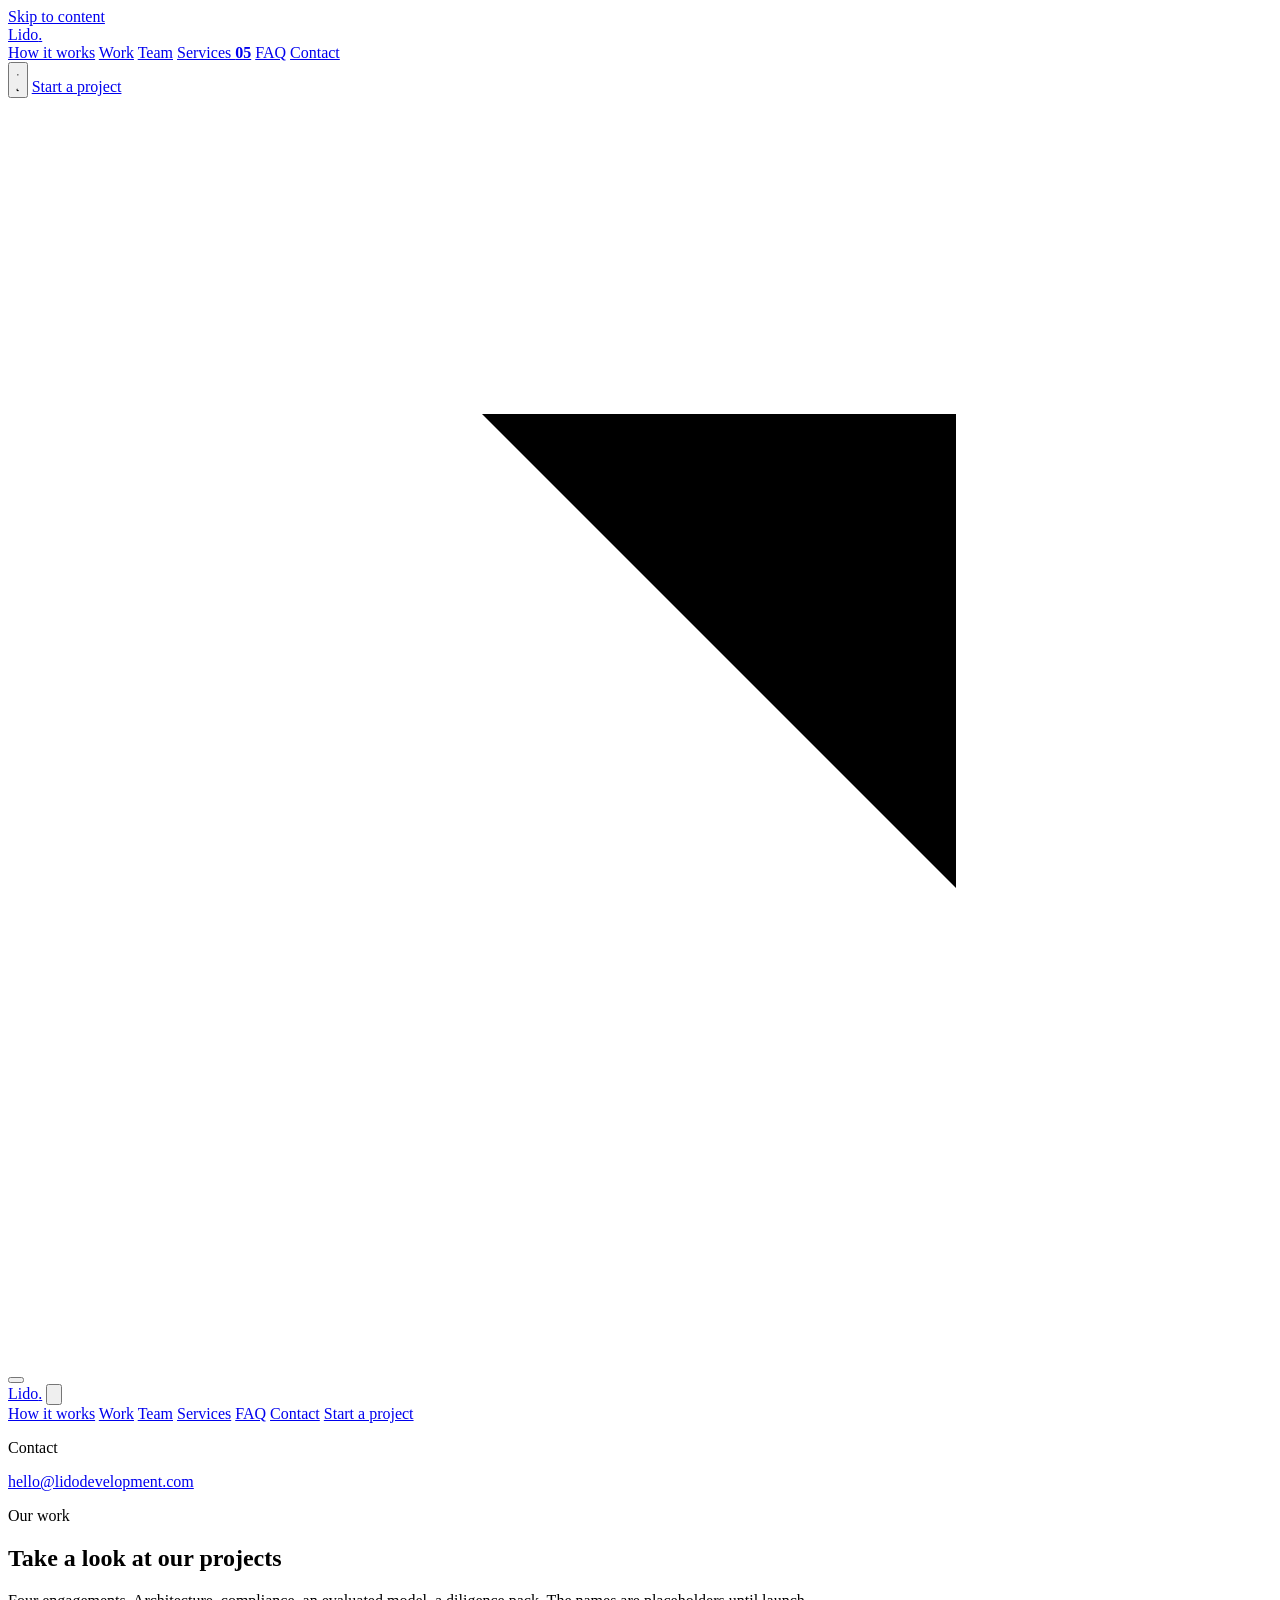
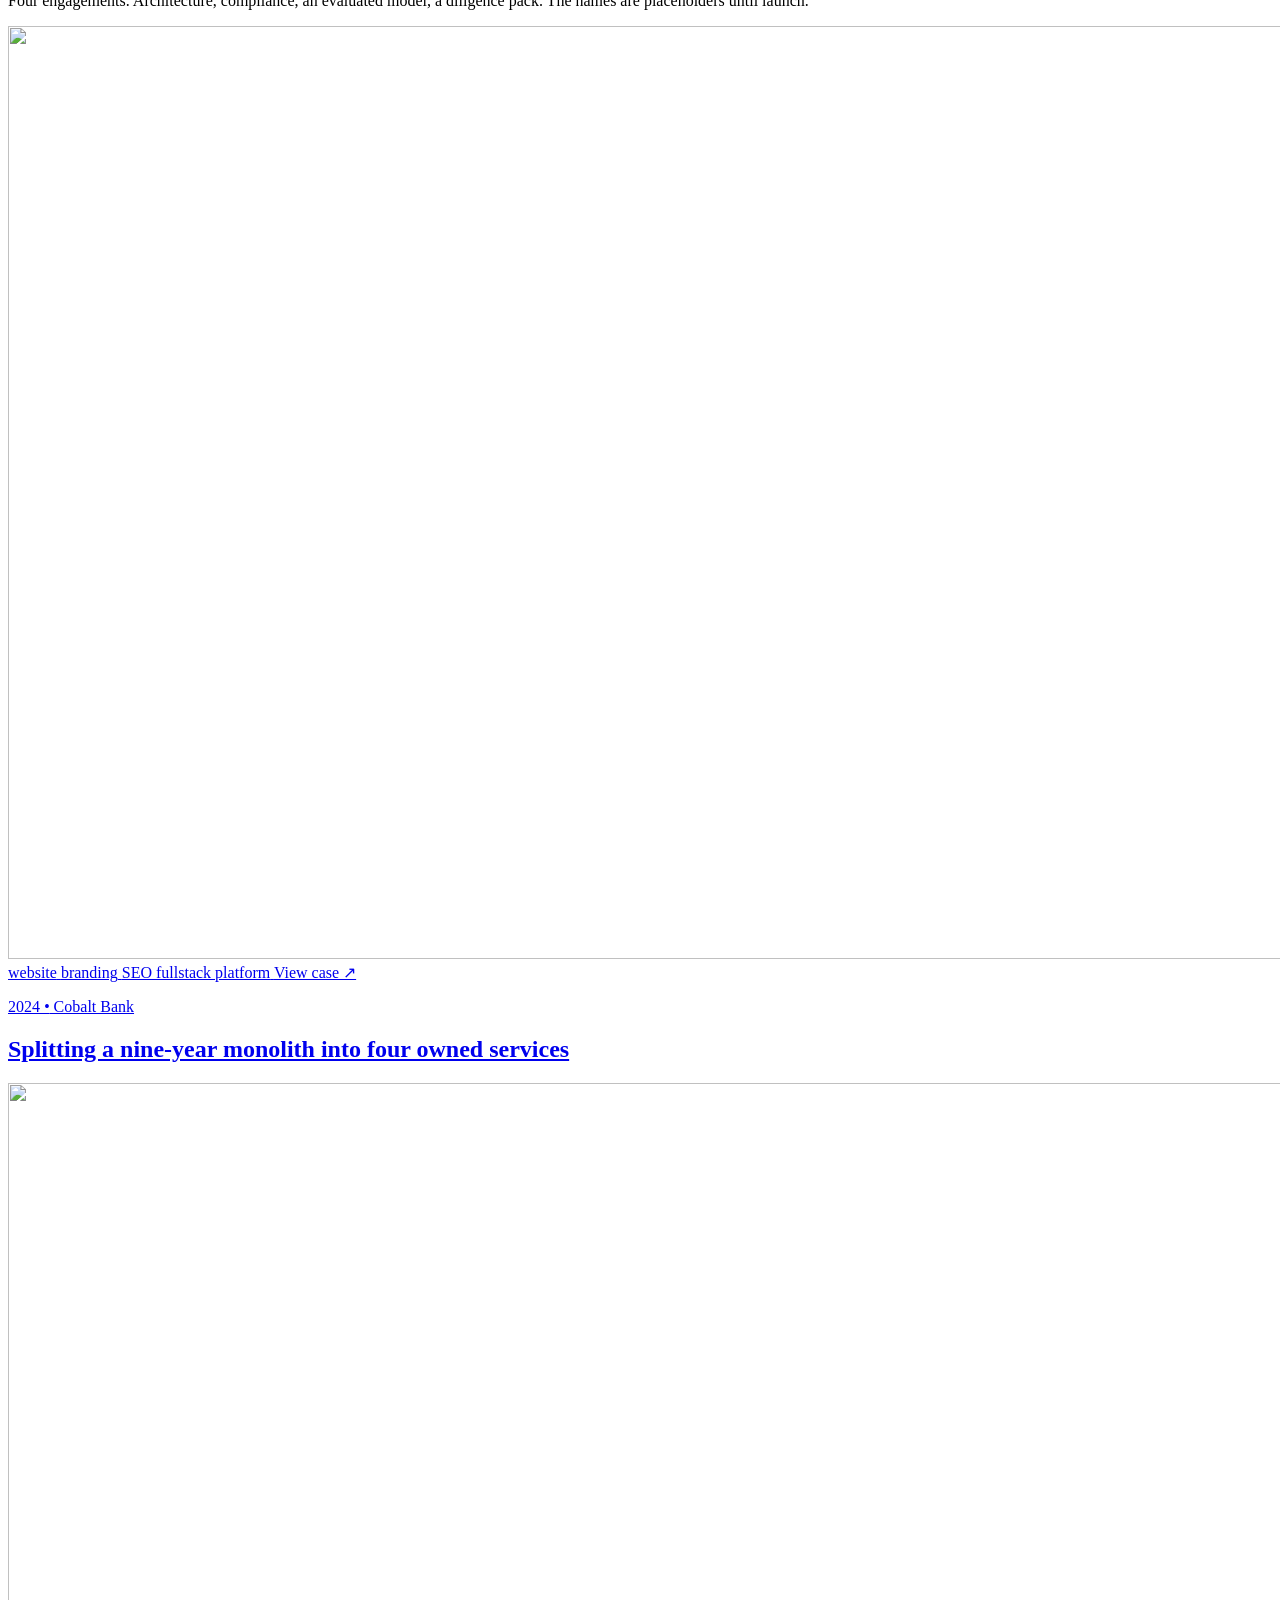
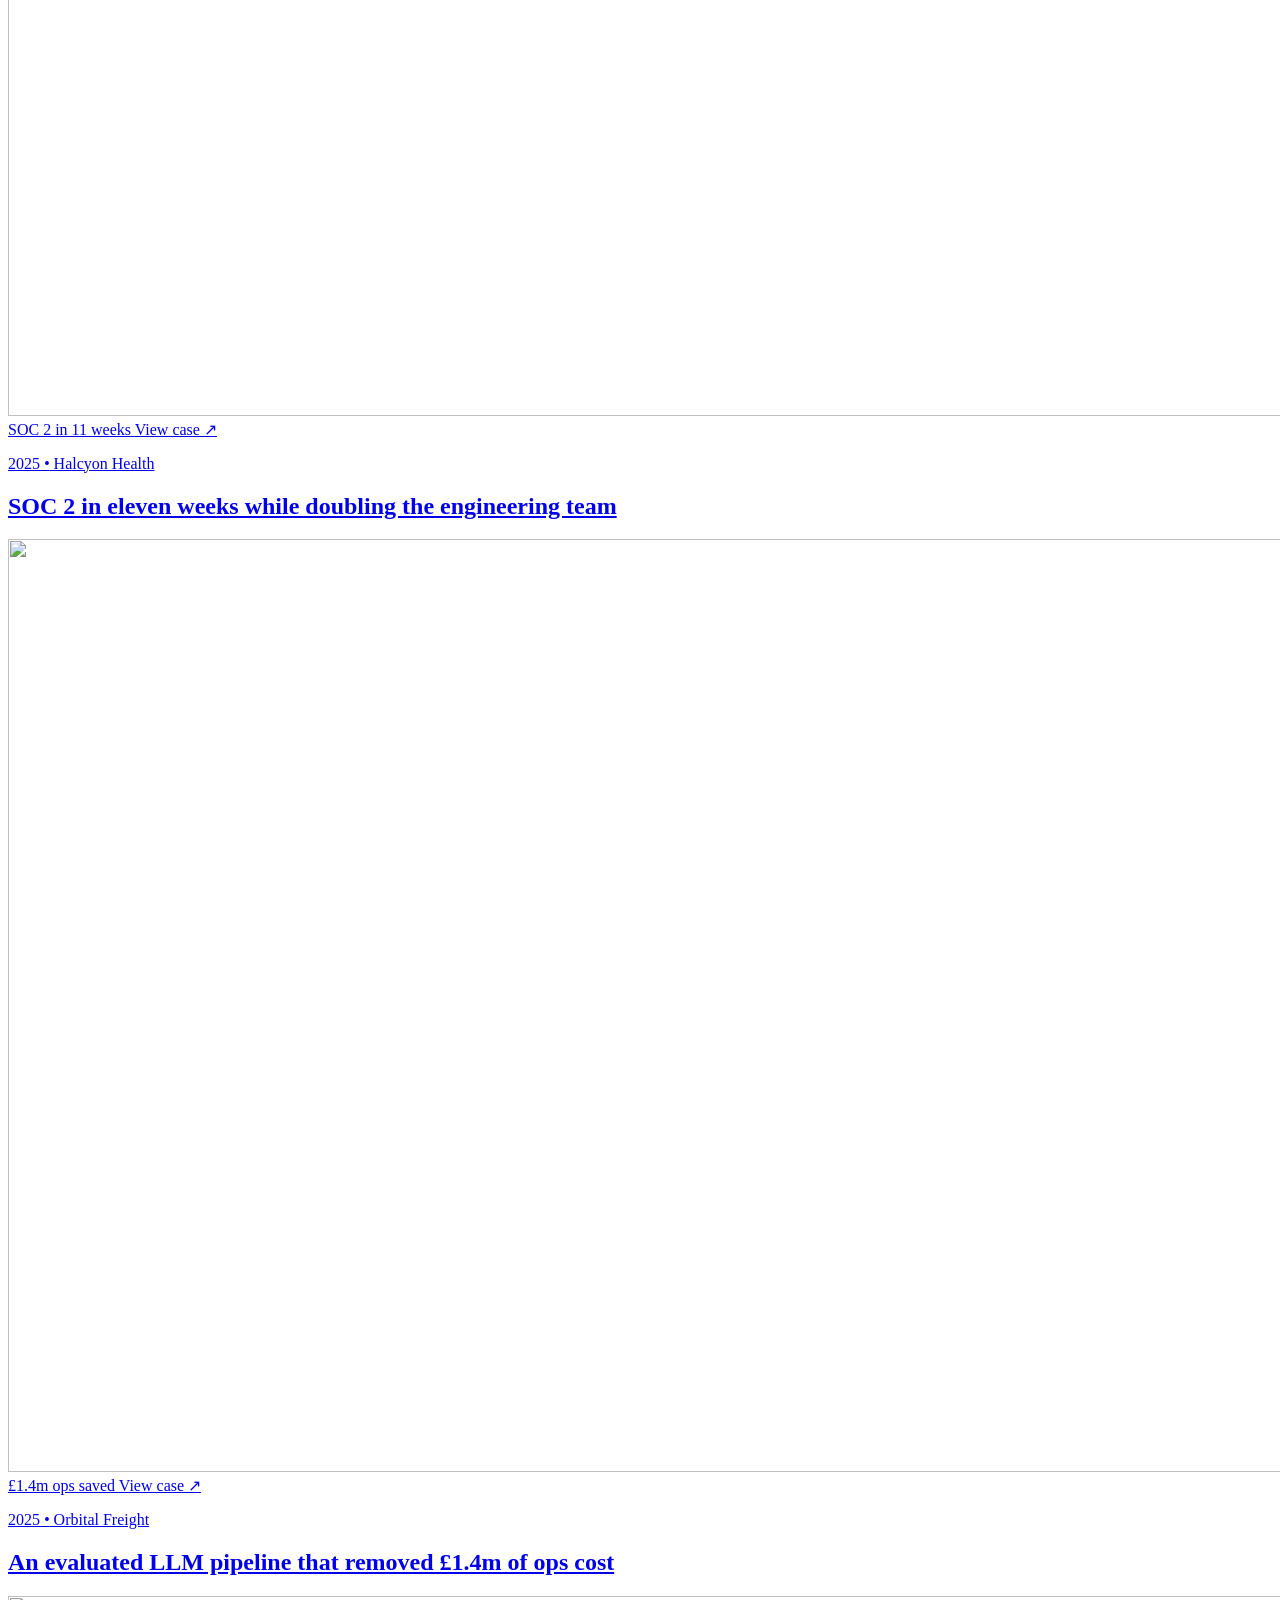
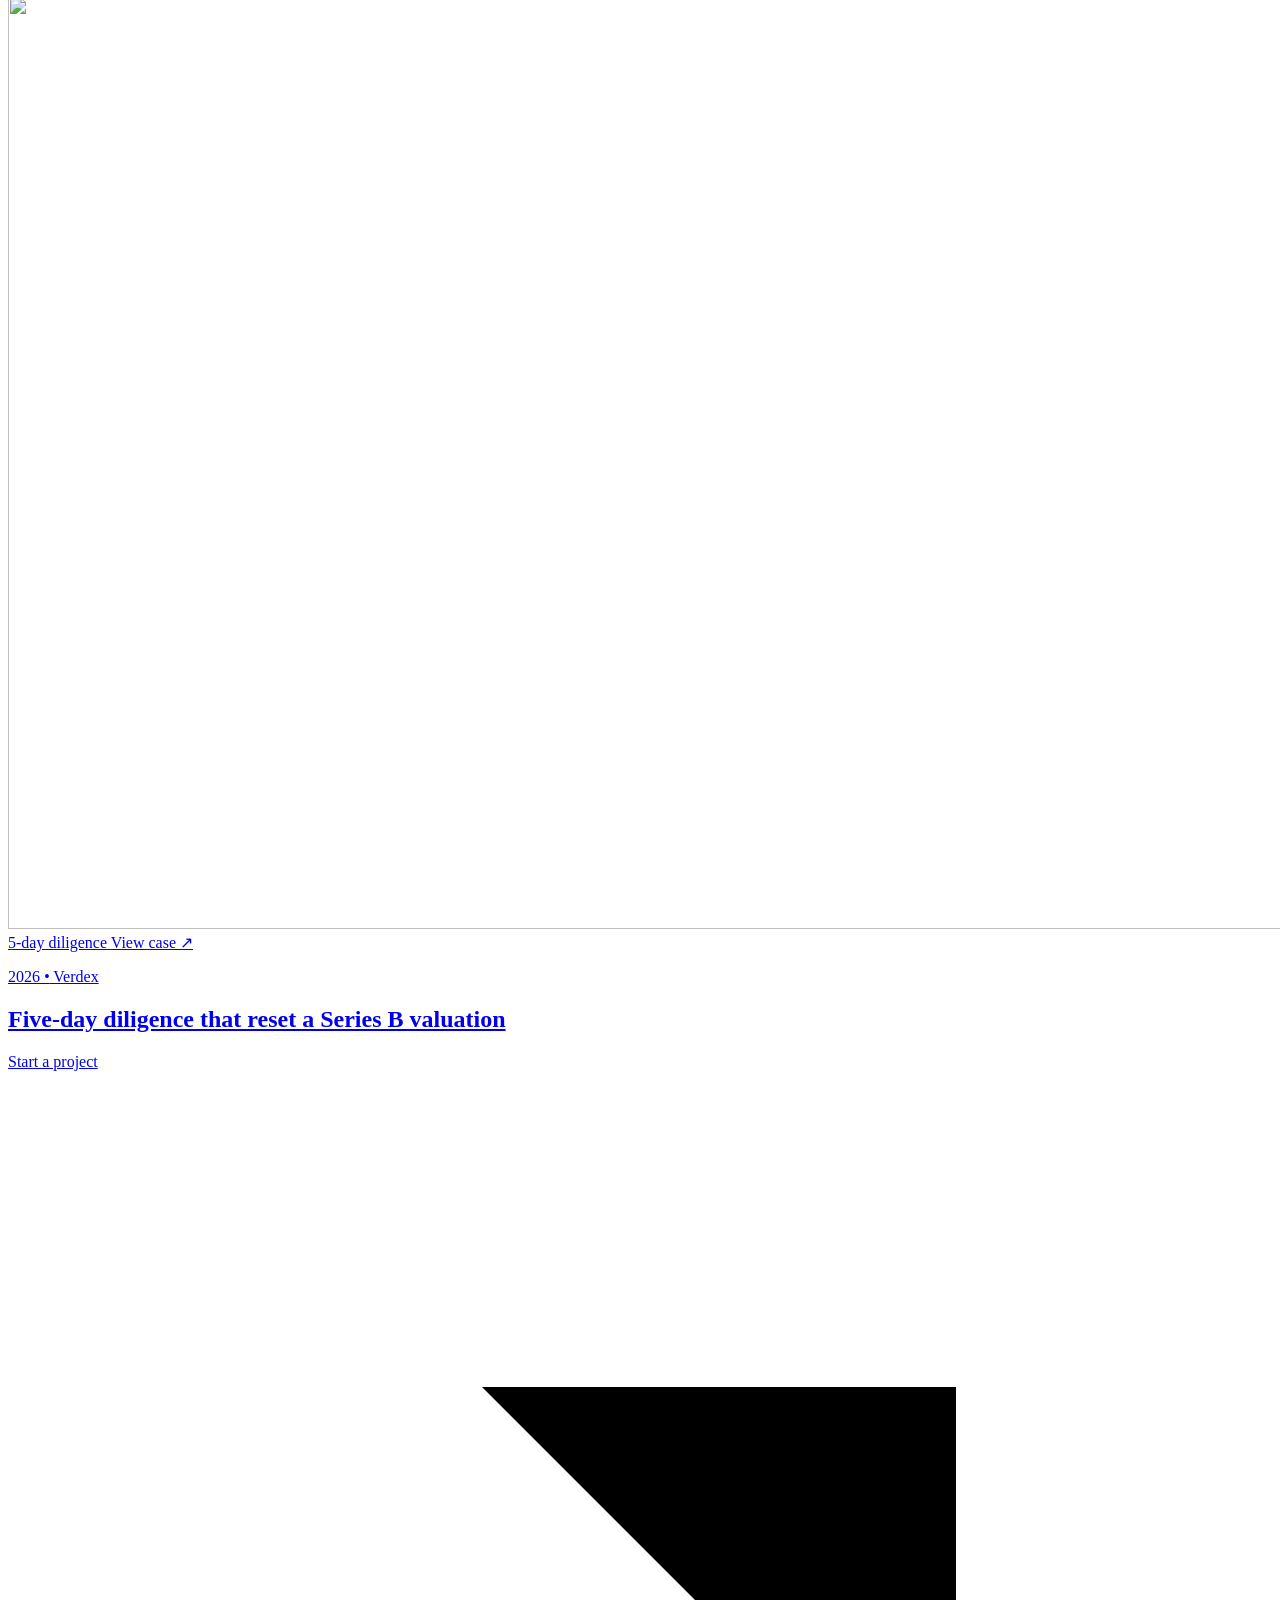
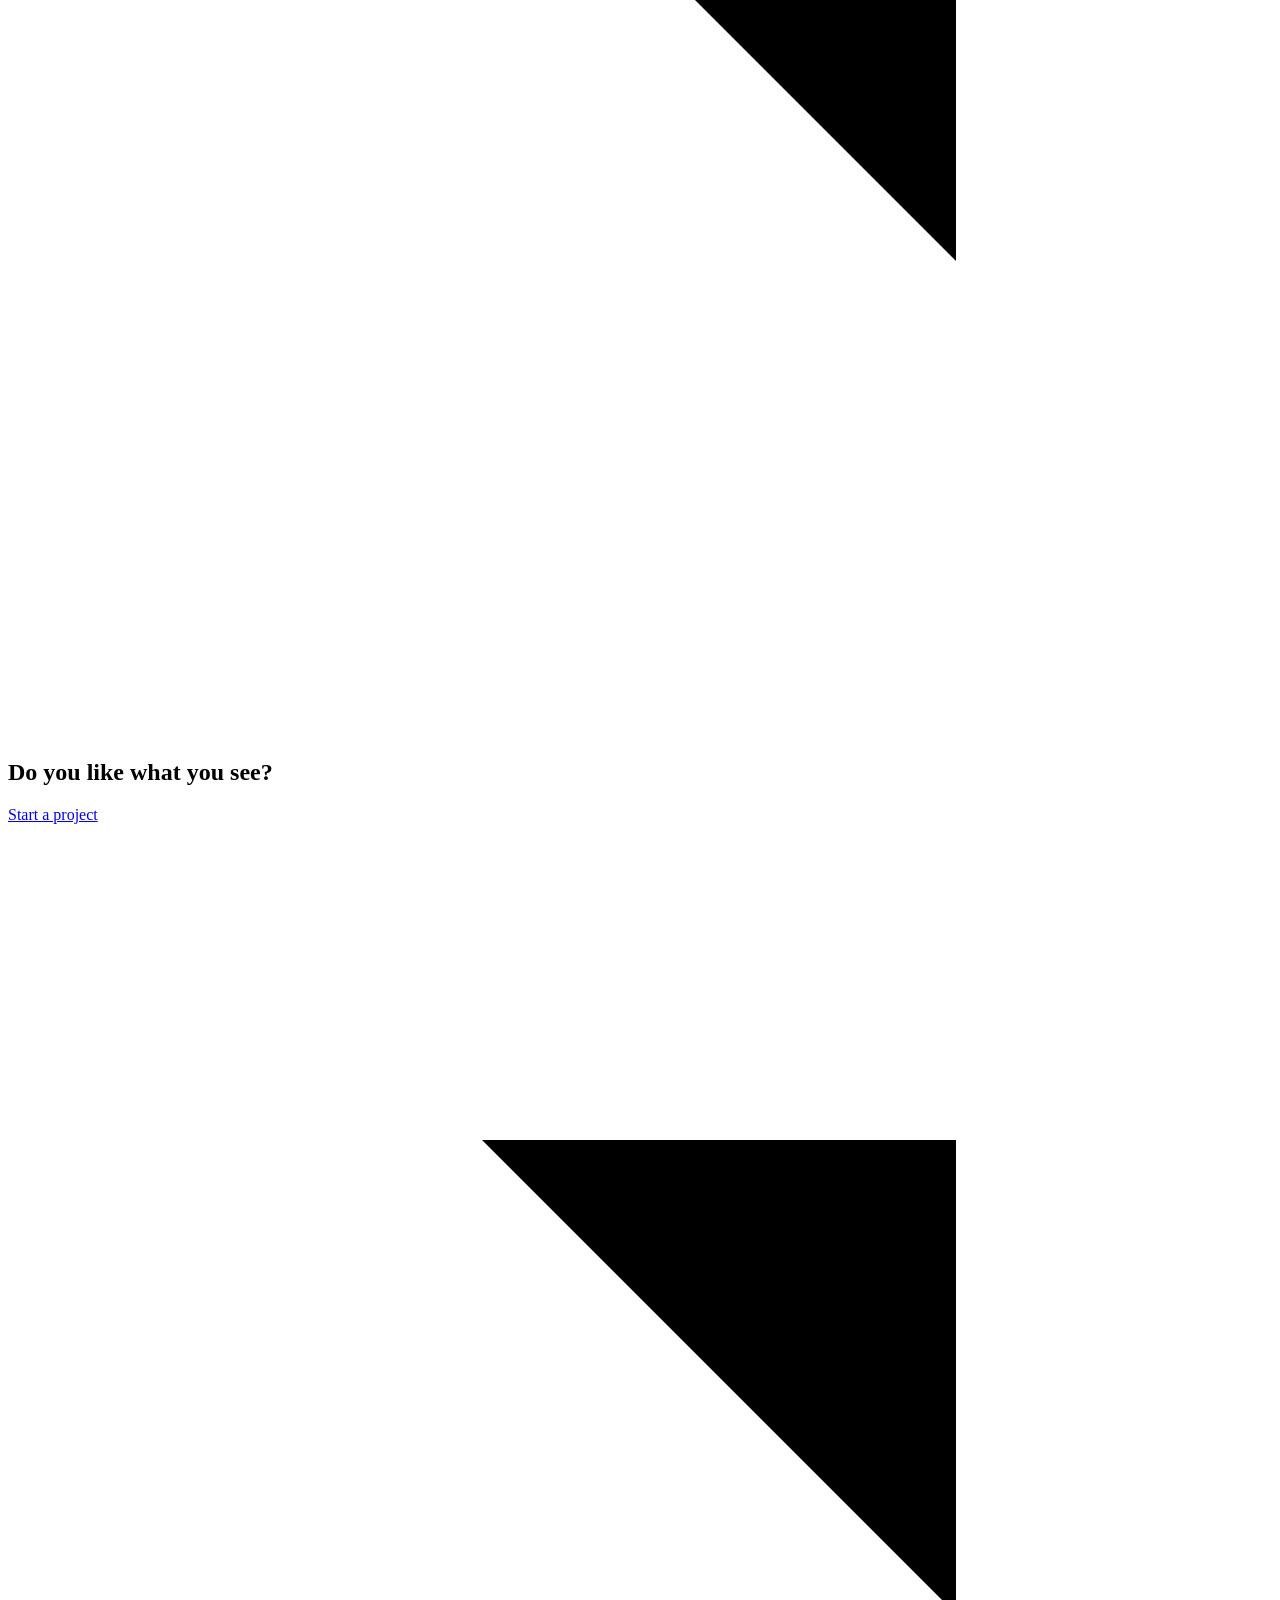
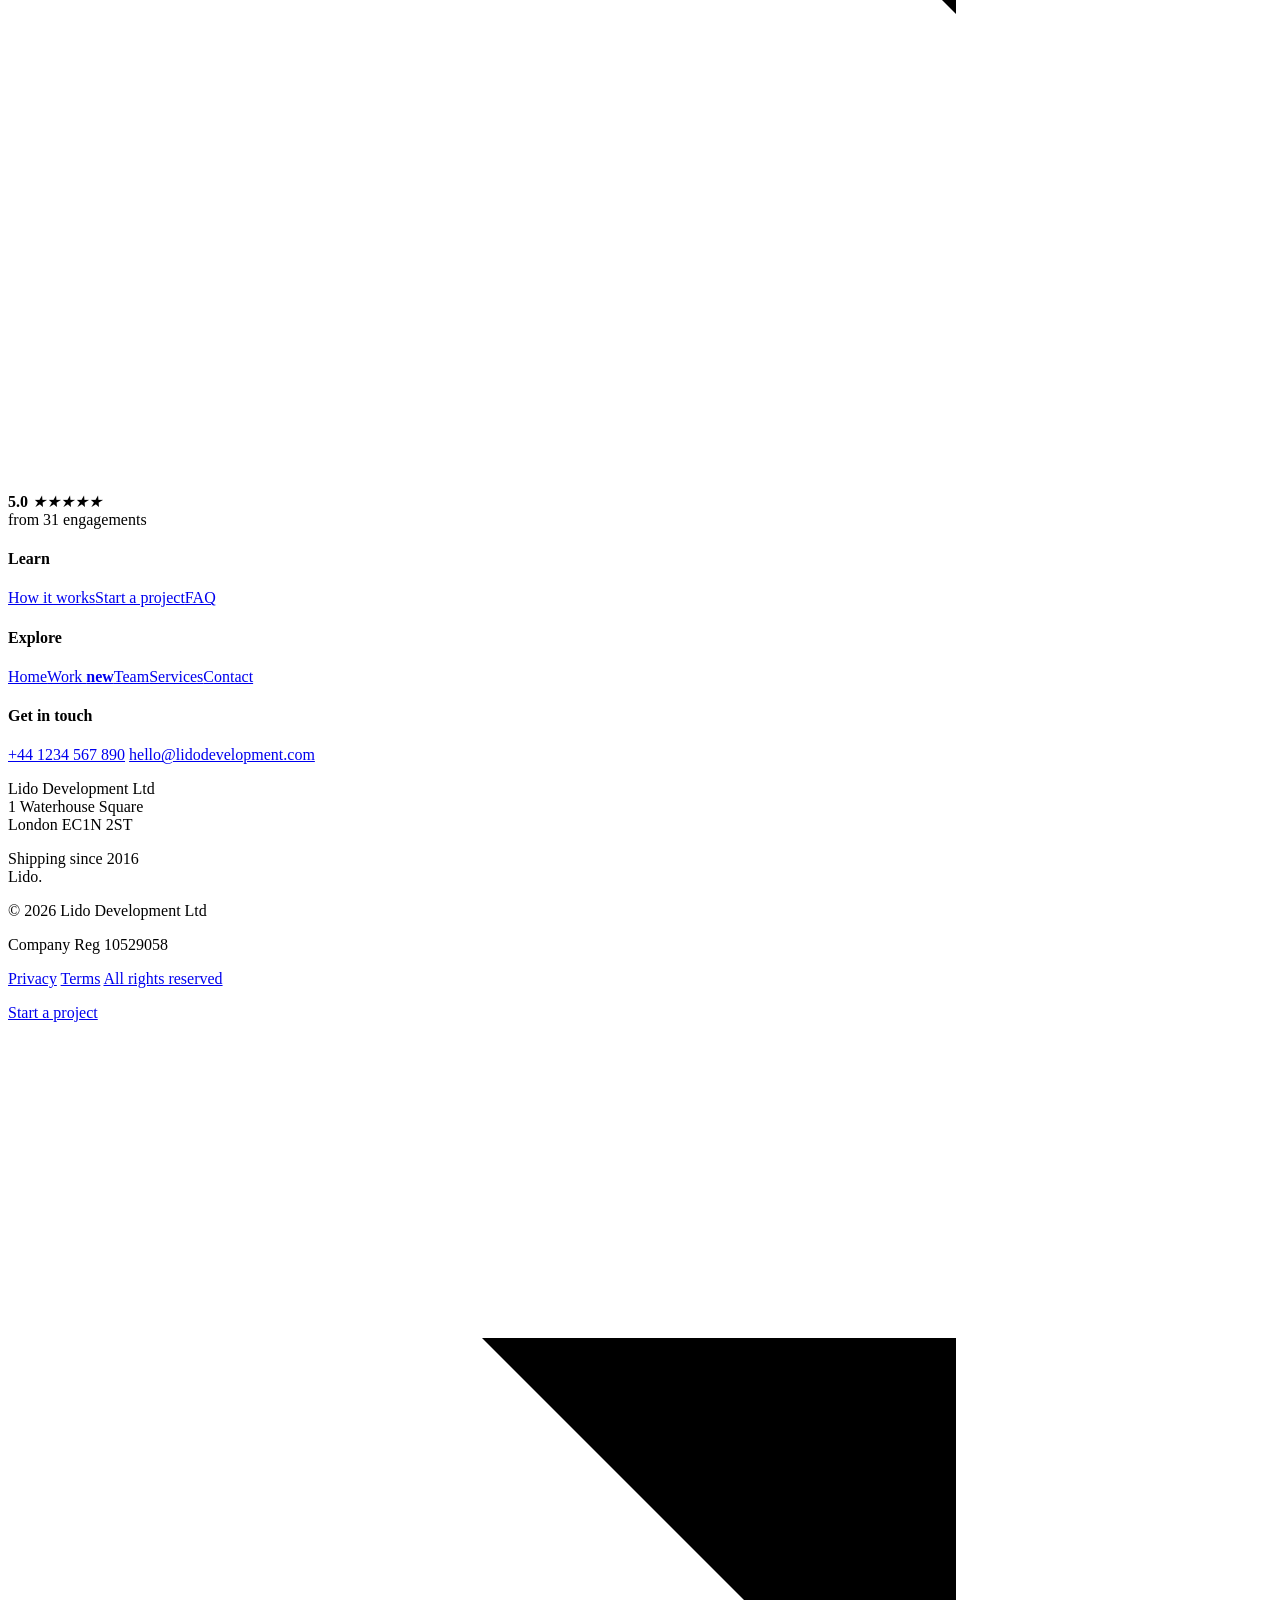
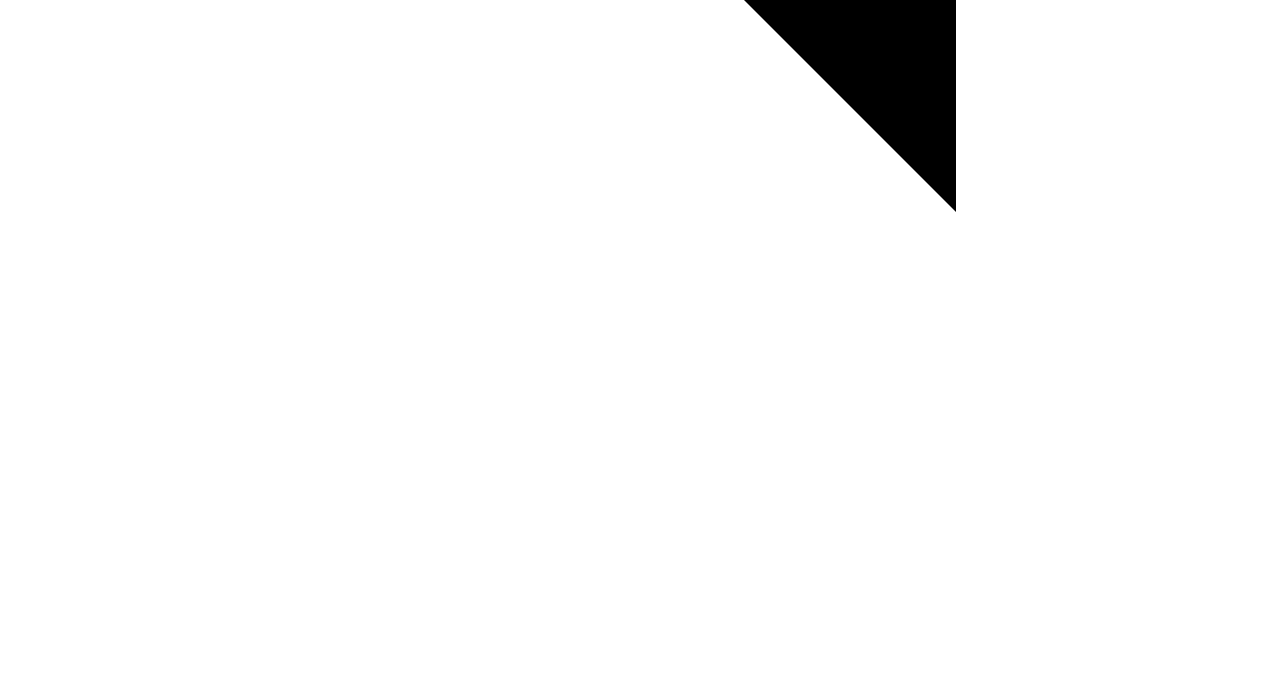
==== work.html @ 4161c71f "Create work.html" ====
<!DOCTYPE html>
<html lang="en" data-theme="dark">
<head>
<meta charset="utf-8" />
<meta name="viewport" content="width=device-width, initial-scale=1" />
<title>Work — Lido Development</title>
<meta name="description" content="Selected engagements: architecture, compliance, AI and diligence for founders and boards." />
<meta name="theme-color" content="#0E0E0E" />

<meta property="og:type" content="website" />
<meta property="og:title" content="Work — Lido Development" />
<meta property="og:description" content="Selected engagements: architecture, compliance, AI and diligence for founders and boards." />

<link rel="preconnect" href="https://api.fontshare.com" />
<link rel="preconnect" href="https://cdn.fontshare.com" crossorigin />
<link rel="stylesheet" href="https://api.fontshare.com/v2/css?f%5B%5D=switzer@400,500,600,700&display=swap" />
<link rel="stylesheet" href="assets/css/styles.css" />
<link rel="icon" href="data:image/svg+xml,%3Csvg xmlns='http://www.w3.org/2000/svg' viewBox='0 0 32 32'%3E%3Crect width='32' height='32' rx='9' fill='%23C6F24E'/%3E%3Cpath d='M9 7v18h13' stroke='%230E0E0E' stroke-width='3' fill='none'/%3E%3C/svg%3E" />
</head>
<body class="page-inner">

<div class="cursor" aria-hidden="true"><span class="cursor__dot"></span><span class="cursor__ring"></span></div>

<a class="skip" href="#main">Skip to content</a>

<header class="nav" id="nav">
  <div class="nav__pill">
    <a class="logo" href="index.html#top" aria-label="Lido Development home">Lido<span>.</span></a>

    <nav class="nav__links" aria-label="Primary">
      <a href="index.html#process">How it works</a>
      <a href="work.html" aria-current="page">Work</a>
      <a href="team.html">Team</a>
      <a href="index.html#services">Services <b>05</b></a>
      <a href="index.html#faq">FAQ</a>
      <a href="index.html#contact">Contact</a>
    </nav>

    <div class="nav__right">
      <button class="toggle" id="theme" aria-label="Switch to light theme">
        <svg class="toggle__sun" viewBox="0 0 24 24" aria-hidden="true"><circle cx="12" cy="12" r="4.5"/><path d="M12 2v2.5M12 19.5V22M2 12h2.5M19.5 12H22M4.9 4.9l1.8 1.8M17.3 17.3l1.8 1.8M19.1 4.9l-1.8 1.8M6.7 17.3l-1.8 1.8"/></svg>
        <svg class="toggle__moon" viewBox="0 0 24 24" aria-hidden="true"><path d="M20 14.5A8.5 8.5 0 0 1 9.5 4a8.5 8.5 0 1 0 10.5 10.5z"/></svg>
      </button>
      <a class="pill" data-magnetic href="index.html#start">Start a project <i aria-hidden="true"><svg viewBox="0 0 16 16"><path d="M4 12 12 4M6 4h6v6"/></svg></i></a>
      <button class="burger" id="burger" aria-label="Menu" aria-expanded="false"><span></span><span></span></button>
    </div>
  </div>
</header>

<div class="drawer" id="drawer" inert>
  <div class="drawer__top">
    <a class="logo" href="index.html#top" aria-label="Lido Development home">Lido<span>.</span></a>
    <button class="drawer__close" type="button" aria-label="Close menu">
      <svg viewBox="0 0 24 24" aria-hidden="true"><path d="M6 6l12 12M18 6 6 18"/></svg>
    </button>
  </div>
  <nav class="drawer__links" aria-label="Primary">
    <a href="index.html#process">How it works</a>
    <a href="work.html" aria-current="page">Work</a>
    <a href="team.html">Team</a>
    <a href="index.html#services">Services</a>
    <a href="index.html#faq">FAQ</a>
    <a href="index.html#contact">Contact</a>
    <a href="index.html#start">Start a project</a>
  </nav>
  <div class="drawer__contact">
    <p>Contact</p>
    <a href="mailto:hello@lidodevelopment.com">hello@lidodevelopment.com</a>
  </div>
</div>

<main id="main">
  <section class="section work work--page">
    <header class="work__head">
      <p class="eyebrow reveal"><i></i> Our work</p>
      <h1 class="h2 reveal">Take a look at our projects</h1>
      <p class="lede reveal">Four engagements. Architecture, compliance, an evaluated model, a diligence pack. The names are placeholders until launch.</p>
    </header>

    <div class="work__grid">
      <a class="case reveal" href="work/cobalt.html">
        <div class="case__visual">
          <img src="assets/img/work-bank.jpg" alt="" width="1400" height="933" />
          <span class="case__metrics">
            <span class="case__metric">website</span>
            <span class="case__metric">branding</span>
            <span class="case__metric">SEO</span>
            <span class="case__metric">fullstack platform</span>
          </span>
          <span class="case__tag">View case ↗</span>
        </div>
        <p class="case__meta">2024 <i aria-hidden="true">•</i> Cobalt Bank</p>
        <h2>Splitting a nine-year monolith into four owned services</h2>
      </a>

      <a class="case reveal" href="work/halcyon.html">
        <div class="case__visual">
          <img src="assets/img/work-health.jpg" alt="" width="1400" height="933" loading="lazy" />
          <span class="case__metrics"><span class="case__metric">SOC 2 in 11 weeks</span></span>
          <span class="case__tag">View case ↗</span>
        </div>
        <p class="case__meta">2025 <i aria-hidden="true">•</i> Halcyon Health</p>
        <h2>SOC 2 in eleven weeks while doubling the engineering team</h2>
      </a>

      <a class="case reveal" href="work/orbital.html">
        <div class="case__visual">
          <img src="assets/img/work-freight.jpg" alt="" width="1400" height="933" loading="lazy" />
          <span class="case__metrics"><span class="case__metric">£1.4m ops saved</span></span>
          <span class="case__tag">View case ↗</span>
        </div>
        <p class="case__meta">2025 <i aria-hidden="true">•</i> Orbital Freight</p>
        <h2>An evaluated LLM pipeline that removed £1.4m of ops cost</h2>
      </a>

      <a class="case reveal" href="work/verdex.html">
        <div class="case__visual">
          <img src="assets/img/work-board.jpg" alt="" width="1400" height="933" loading="lazy" />
          <span class="case__metrics"><span class="case__metric">5-day diligence</span></span>
          <span class="case__tag">View case ↗</span>
        </div>
        <p class="case__meta">2026 <i aria-hidden="true">•</i> Verdex</p>
        <h2>Five-day diligence that reset a Series B valuation</h2>
      </a>
    </div>

    <a class="pill work__cta" data-magnetic href="index.html#start">Start a project <i aria-hidden="true"><svg viewBox="0 0 16 16"><path d="M4 12 12 4M6 4h6v6"/></svg></i></a>
  </section>
</main>

<footer class="footer" id="contact">
  <div class="footer__panel">
    <div class="footer__top">
      <div class="footer__cta">
        <h2>Do you like what you see?</h2>
        <div class="footer__ctarow">
          <a class="pill" data-magnetic href="mailto:hello@lidodevelopment.com">Start a project <i aria-hidden="true"><svg viewBox="0 0 16 16"><path d="M4 12 12 4M6 4h6v6"/></svg></i></a>
          <span class="rating rating--stack"><b>5.0</b> <i aria-hidden="true">★★★★★</i><br />from 31 engagements</span>
        </div>
      </div>

      <nav class="footer__col" aria-label="Learn"><h4>Learn</h4><a href="index.html#process">How it works</a><a href="index.html#start">Start a project</a><a href="index.html#faq">FAQ</a></nav>
      <nav class="footer__col" aria-label="Explore"><h4>Explore</h4><a href="index.html#top">Home</a><a href="work.html" aria-current="page">Work <b>new</b></a><a href="team.html">Team</a><a href="index.html#services">Services</a><a href="index.html#contact">Contact</a></nav>

      <div class="footer__col footer__contact">
        <h4>Get in touch</h4>
        <a href="tel:+441234567890">+44 1234 567 890</a>
        <a href="mailto:hello@lidodevelopment.com">hello@lidodevelopment.com</a>
        <p>Lido Development Ltd<br />1 Waterhouse Square<br />London EC1N 2ST</p>
      </div>
    </div>

    <div class="wordmark"><span>Shipping since 2016</span></div>

    <div class="footer__bottom">
      <span class="logo logo--sm">Lido<span>.</span></span>
      <p>© 2026 Lido Development Ltd</p>
      <p>Company Reg 10529058</p>
      <p><a href="index.html#top">Privacy</a> <a href="index.html#top">Terms</a> <a href="index.html#top">All rights reserved</a></p>
    </div>
  </div>
</footer>

<a class="pill float-cta" href="index.html#start">Start a project <i aria-hidden="true"><svg viewBox="0 0 16 16"><path d="M4 12 12 4M6 4h6v6"/></svg></i></a>

<script src="assets/js/main.js" defer></script>
</body>
</html>
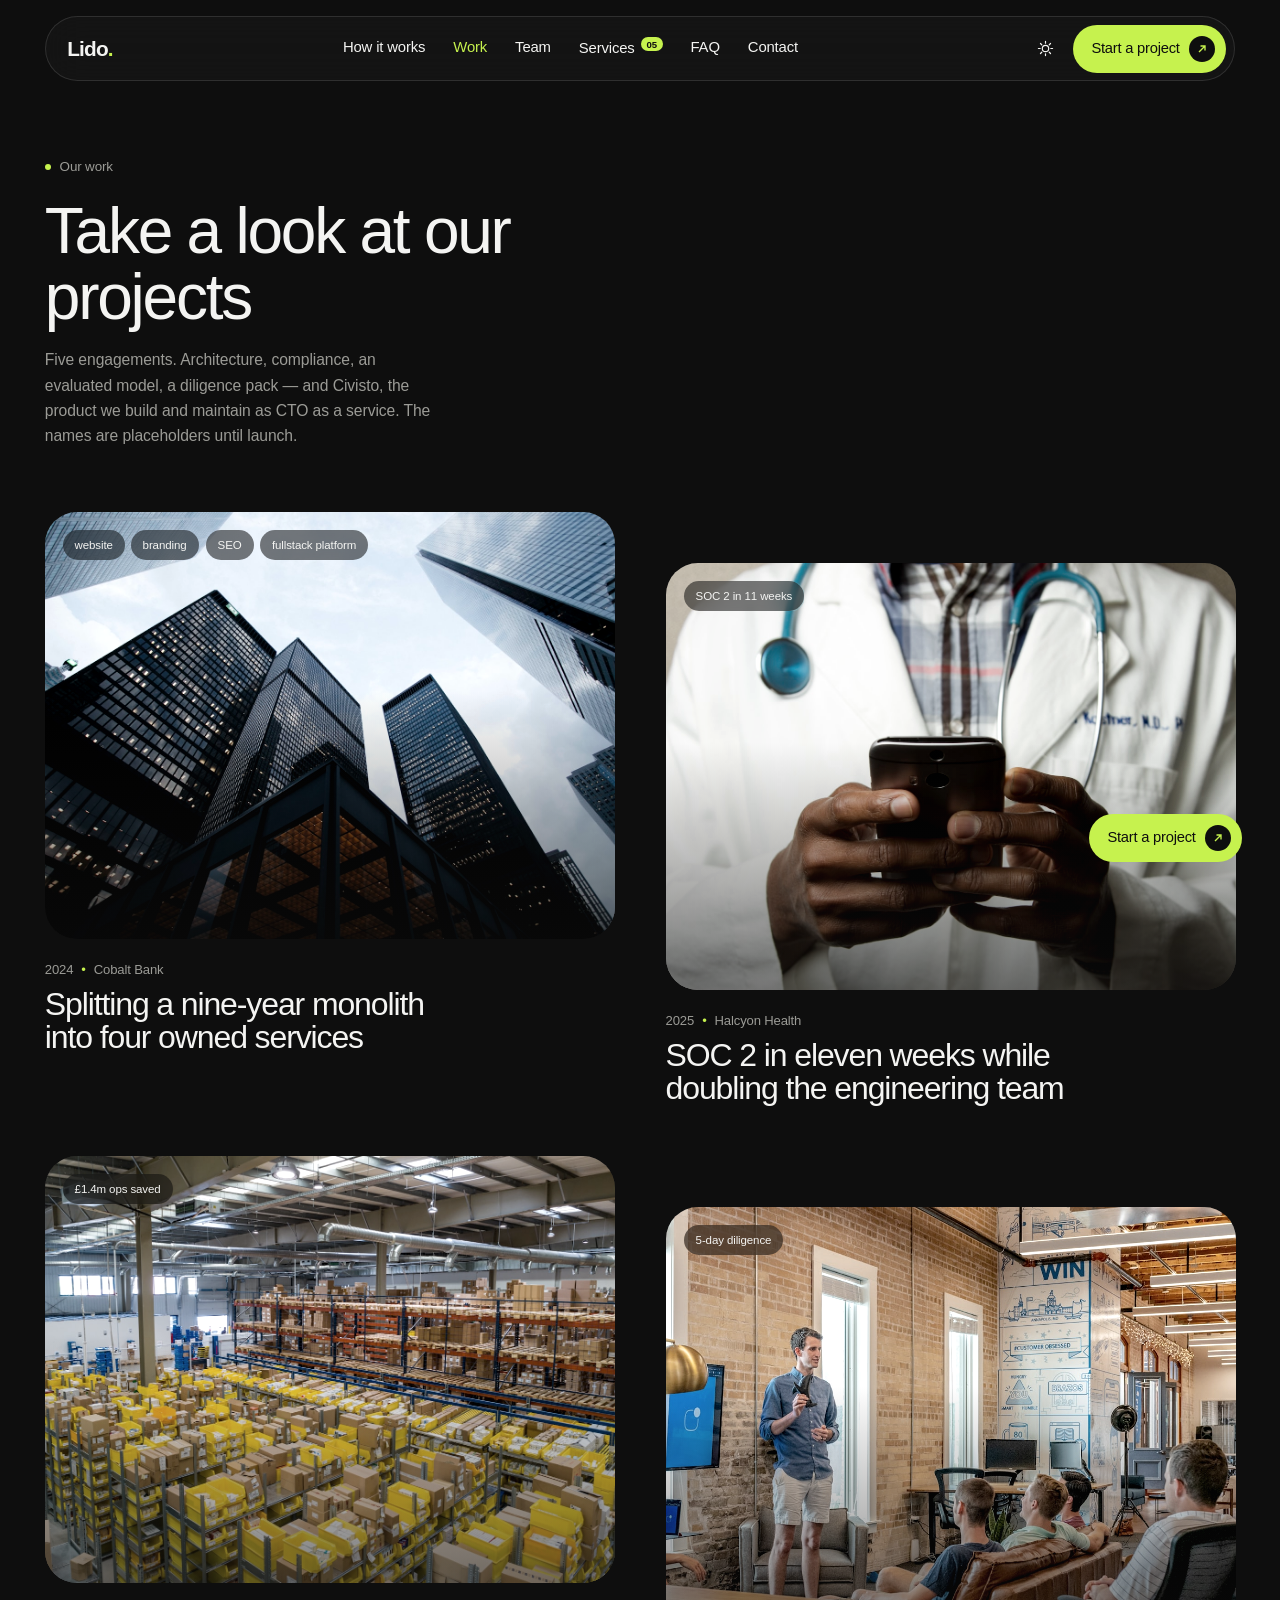
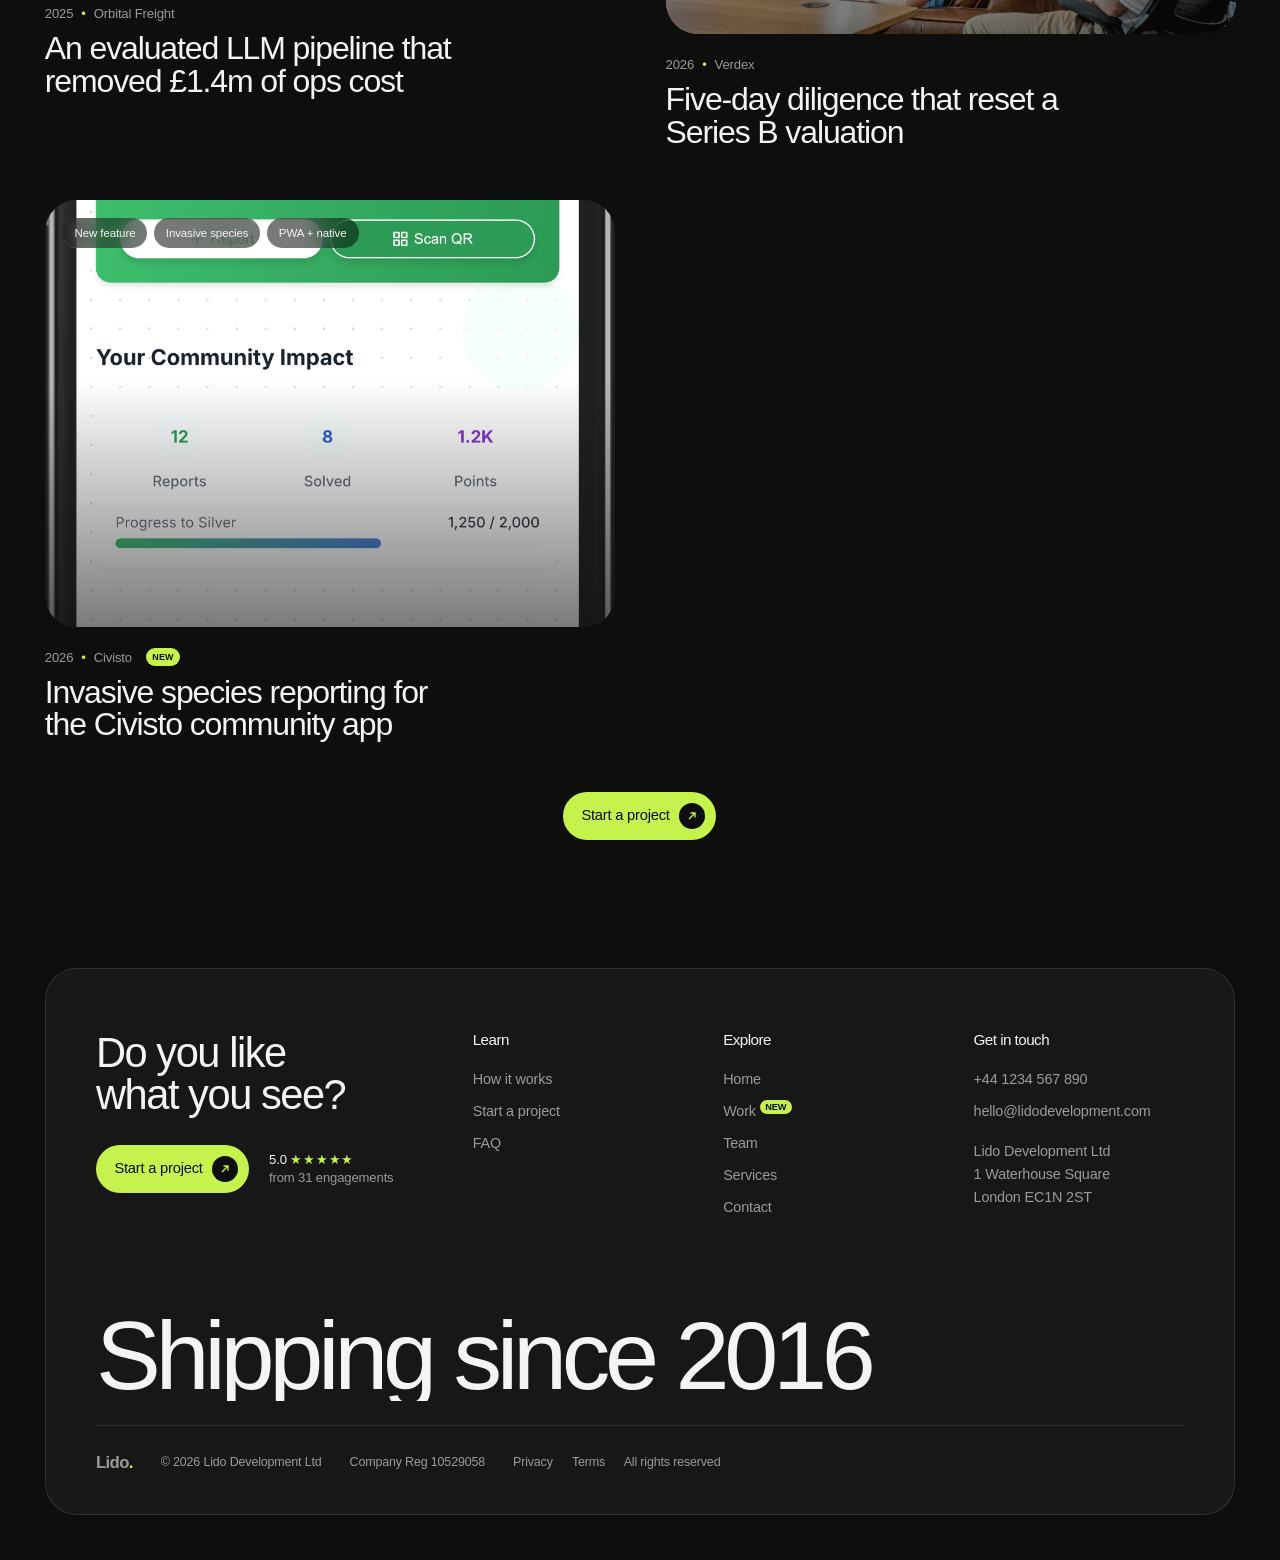
==== commit 818d5622: "Staging: value we bring, Civisto Invasive species case, Lodexa link in customers - Add 'The value we" ====
--- a/work.html
+++ b/work.html
@@ -74,7 +74,7 @@
     <header class="work__head">
       <p class="eyebrow reveal"><i></i> Our work</p>
       <h1 class="h2 reveal">Take a look at our projects</h1>
-      <p class="lede reveal">Four engagements. Architecture, compliance, an evaluated model, a diligence pack. The names are placeholders until launch.</p>
+      <p class="lede reveal">Five engagements. Architecture, compliance, an evaluated model, a diligence pack — and Civisto, the product we build and maintain as CTO as a service. The names are placeholders until launch.</p>
     </header>
 
     <div class="work__grid">
@@ -122,6 +122,20 @@
         <p class="case__meta">2026 <i aria-hidden="true">•</i> Verdex</p>
         <h2>Five-day diligence that reset a Series B valuation</h2>
       </a>
+
+      <a class="case reveal" href="work/civisto.html">
+        <div class="case__visual">
+          <img src="assets/img/civisto_app_interface.png" alt="Civisto invasive species reporting" width="1200" height="800" loading="lazy" />
+          <span class="case__metrics">
+            <span class="case__metric">New feature</span>
+            <span class="case__metric">Invasive species</span>
+            <span class="case__metric">PWA + native</span>
+          </span>
+          <span class="case__tag">View case ↗</span>
+        </div>
+        <p class="case__meta">2026 <i aria-hidden="true">•</i> Civisto <b>new</b></p>
+        <h2>Invasive species reporting for the Civisto community app</h2>
+      </a>
     </div>
 
     <a class="pill work__cta" data-magnetic href="index.html#start">Start a project <i aria-hidden="true"><svg viewBox="0 0 16 16"><path d="M4 12 12 4M6 4h6v6"/></svg></i></a>
--- a/assets/css/styles.css
+++ b/assets/css/styles.css
@@ -0,0 +1,776 @@
+/* =========================================================
+   Lido Development — CTO as a Service
+   Design language: near-black surfaces, lime signal,
+   geometric grotesk, pill chrome, big rounded cards.
+   Type: Switzer (Fontshare) — stand-in for Oldschool Grotesk.
+   ========================================================= */
+
+:root {
+  /* dark is the default theme */
+  --bg:        #0E0E0E;
+  --surface:   #171717;
+  --surface-2: #1F1F1F;
+  --text:      #F4F4F2;
+  --muted:     #9B9B96;
+  --line:      rgba(244,244,242,.12);
+  --lime:      #C6F24E;
+  --lime-hi:   #D8FF6B;
+  --accent-ink: var(--lime);
+  --danger:    #FF8A7A;
+  --on-lime:   #0E0E0E;
+  --invert:    #F4F4F2;   /* pill on dark bg */
+  --on-invert: #0E0E0E;
+  --shadow:    0 40px 80px -40px rgba(0,0,0,.8);
+
+  --sans: "Switzer", -apple-system, BlinkMacSystemFont, "Segoe UI", Roboto, Helvetica, Arial, sans-serif;
+
+  --gutter: clamp(1.15rem, 3.5vw, 3.5rem);
+  --section: clamp(4.5rem, 10vw, 9rem);
+  --r-lg: 32px;
+  --r-md: 22px;
+  --r-sm: 14px;
+
+  --ease: cubic-bezier(.22,.61,.36,1);
+  --ease-out: cubic-bezier(.16,1,.3,1);
+}
+
+:root[data-theme="light"] {
+  --bg:        #F2F2EF;
+  --surface:   #FFFFFF;
+  --surface-2: #E9E9E4;
+  --text:      #0E0E0E;
+  --muted:     #63635E;
+  --line:      rgba(14,14,14,.12);
+  --invert:    #0E0E0E;
+  --on-invert: #F4F4F2;
+  --accent-ink: #4C7A05;
+  --danger:    #B3261E;
+  --shadow:    0 40px 80px -46px rgba(14,14,14,.4);
+}
+
+*, *::before, *::after { box-sizing: border-box; }
+
+html { scroll-behavior: smooth; -webkit-text-size-adjust: 100%; }
+
+body {
+  margin: 0;
+  background: var(--bg);
+  color: var(--text);
+  font: 400 100%/1.6 var(--sans);
+  letter-spacing: -.01em;
+  -webkit-font-smoothing: antialiased;
+  overflow-x: hidden;
+  transition: background-color .5s var(--ease), color .5s var(--ease);
+}
+
+[hidden] { display: none !important; }   /* beats component display rules */
+a { color: inherit; text-decoration: none; }
+ul, ol { margin: 0; padding: 0; list-style: none; }
+h1, h2, h3, h4 { margin: 0; font-weight: 500; letter-spacing: -.035em; line-height: 1.02; }
+p { margin: 0; }
+img, svg { max-width: 100%; }
+
+::selection { background: var(--lime); color: var(--on-lime); }
+:focus-visible { outline: 2px solid var(--lime); outline-offset: 3px; border-radius: 6px; }
+
+.skip { position: fixed; top: -100px; left: 1rem; z-index: 200; background: var(--lime); color: var(--on-lime); padding: .75rem 1.25rem; border-radius: 999px; }
+.skip:focus { top: 1rem; }
+
+/* ---------- cursor ---------- */
+.cursor { position: fixed; inset: 0 auto auto 0; z-index: 300; pointer-events: none; display: none; opacity: 0; }
+.cursor__dot, .cursor__ring { position: absolute; top: 0; left: 0; border-radius: 50%; transform: translate(-50%,-50%); will-change: transform; }
+.cursor__dot { width: 6px; height: 6px; background: var(--accent-ink); }
+.cursor__ring { width: 36px; height: 36px; border: 1px solid var(--line); transition: width .3s var(--ease-out), height .3s var(--ease-out), background-color .3s var(--ease-out), border-color .3s var(--ease-out); }
+body.is-hovering .cursor__ring { width: 62px; height: 62px; background: rgba(198,242,78,.14); border-color: transparent; }
+@media (hover: hover) and (pointer: fine) {
+  .cursor { display: block; }
+  body.has-cursor, body.has-cursor a, body.has-cursor button, body.has-cursor summary { cursor: none; }
+}
+
+/* =========================================================
+   Type scale
+   ========================================================= */
+.h2 { font-size: clamp(2.1rem, 5vw, 4rem); max-width: 16ch; }
+.lede { color: var(--muted); font-size: clamp(.98rem, 1.2vw, 1.08rem); max-width: 46ch; letter-spacing: -.005em; }
+
+.eyebrow { display: inline-flex; align-items: center; gap: .55rem; font-size: .84rem; color: var(--muted); margin-bottom: 1.35rem; }
+.eyebrow i { width: 6px; height: 6px; border-radius: 50%; background: var(--accent-ink); }
+
+.section { padding: var(--section) var(--gutter); }
+
+/* =========================================================
+   Pills & links
+   ========================================================= */
+.pill {
+  position: relative; display: inline-flex; align-items: center; gap: .55rem;
+  padding: .68rem .72rem .68rem 1.15rem; border-radius: 999px;
+  background: var(--lime); color: var(--on-lime);
+  font-size: .92rem; font-weight: 500; letter-spacing: -.015em;
+  transition: transform .4s var(--ease-out), background-color .35s var(--ease), color .35s var(--ease);
+  will-change: transform;
+}
+.pill i {
+  display: grid; place-items: center; width: 26px; height: 26px; border-radius: 50%;
+  background: var(--on-lime); color: var(--lime);
+  transition: transform .45s var(--ease-out), background-color .35s var(--ease), color .35s var(--ease);
+}
+.pill i svg { width: 12px; height: 12px; fill: none; stroke: currentColor; stroke-width: 1.8; }
+.pill:hover { background: var(--lime-hi); }
+.pill:hover i { transform: rotate(45deg); }
+.pill:active { transform: scale(.97); transition-duration: .1s; }
+
+.pill--dark { background: var(--invert); color: var(--on-invert); }
+.pill--dark i { background: var(--on-invert); color: var(--invert); }
+.pill--dark:hover { background: var(--lime); color: var(--on-lime); }
+.pill--dark:hover i { background: var(--on-lime); color: var(--lime); }
+
+.pill--outline { background: transparent; color: var(--text); box-shadow: inset 0 0 0 1px var(--line); }
+.pill--outline i { background: var(--text); color: var(--bg); }
+.pill--outline:hover { background: var(--lime); color: var(--on-lime); box-shadow: none; }
+.pill--outline:hover i { background: var(--on-lime); color: var(--lime); }
+
+.link { display: inline-flex; align-items: center; gap: .4rem; font-size: .92rem; color: var(--text); padding-bottom: 2px; position: relative; }
+.link svg { width: 12px; height: 12px; fill: none; stroke: currentColor; stroke-width: 1.8; transition: transform .4s var(--ease-out); }
+.link::after { content: ""; position: absolute; left: 0; bottom: 0; width: 100%; height: 1px; background: currentColor; transform: scaleX(0); transform-origin: right; transition: transform .45s var(--ease-out); }
+.link:hover::after { transform: scaleX(1); transform-origin: left; }
+.link:hover svg { transform: translate(2px,-2px); }
+
+.chip {
+  display: inline-flex; align-items: center; gap: .35rem; font-size: .7rem; font-weight: 500;
+  padding: .3rem .6rem; border-radius: 999px; background: rgba(14,14,14,.08); color: #0E0E0E;
+}
+.chip--ghost { background: transparent; box-shadow: inset 0 0 0 1px rgba(14,14,14,.18); }
+.chip--lime { background: var(--lime); color: var(--on-lime); }
+
+/* =========================================================
+   Nav — floating pill
+   ========================================================= */
+.nav {
+  position: fixed; top: 0; left: 0; right: 0; z-index: 100;
+  padding: 1rem var(--gutter);
+  transition: transform .5s var(--ease-out);
+}
+.nav.is-hidden { transform: translateY(-140%); }
+.nav__pill {
+  display: flex; align-items: center; justify-content: space-between; gap: 1.5rem;
+  padding: .55rem .6rem .55rem 1.4rem; border-radius: 999px;
+  transition: background-color .45s var(--ease), box-shadow .45s var(--ease), backdrop-filter .45s var(--ease);
+}
+.nav.is-stuck .nav__pill {
+  background: color-mix(in srgb, var(--surface) 78%, transparent);
+  backdrop-filter: blur(18px) saturate(160%);
+  -webkit-backdrop-filter: blur(18px) saturate(160%);
+  box-shadow: inset 0 0 0 1px var(--line), var(--shadow);
+}
+
+.logo { font-size: 1.3rem; font-weight: 600; letter-spacing: -.04em; }
+.logo span { color: var(--accent-ink); }
+.logo--sm { font-size: 1.05rem; }
+
+.nav__links { display: flex; gap: 1.75rem; font-size: .93rem; }
+.nav__links a { position: relative; padding: .3rem 0; }
+.nav__links a b {
+  font-size: .6rem; font-weight: 600; vertical-align: super; margin-left: .15rem;
+  background: var(--lime); color: var(--on-lime); border-radius: 999px; padding: .1rem .35rem;
+}
+.nav__links a::after { content: ""; position: absolute; left: 0; bottom: 0; width: 100%; height: 1px; background: currentColor; transform: scaleX(0); transform-origin: right; transition: transform .45s var(--ease-out); }
+.nav__links a:hover::after { transform: scaleX(1); transform-origin: left; }
+
+.nav__right { display: flex; align-items: center; gap: .65rem; }
+.toggle { display: grid; place-items: center; width: 34px; height: 34px; border: 0; border-radius: 50%; background: transparent; color: var(--text); }
+.toggle svg { width: 17px; height: 17px; fill: none; stroke: currentColor; stroke-width: 1.7; stroke-linecap: round; }
+.toggle__moon { display: none; }
+:root[data-theme="light"] .toggle__sun { display: none; }
+:root[data-theme="light"] .toggle__moon { display: block; }
+.toggle:hover { color: var(--accent-ink); }
+
+.burger {
+  display: none; flex-direction: column; justify-content: center; align-items: center; gap: 5px;
+  width: 48px; height: 36px; padding: 0; border: 0; border-radius: 999px;
+  background: var(--lime); color: var(--on-lime);
+}
+.burger span { display: block; width: 14px; height: 2px; background: currentColor; border-radius: 1px; }
+
+.drawer {
+  position: fixed; inset: 0; z-index: 110; display: none; flex-direction: column;
+  padding: 1.1rem var(--gutter) 1.75rem; background: var(--bg);
+  clip-path: inset(0 0 100% 0); transition: clip-path .55s var(--ease-out);
+}
+.drawer.is-open { clip-path: inset(0 0 0 0); }
+.drawer__top { display: flex; align-items: center; justify-content: space-between; padding: .15rem 0 .5rem; }
+.drawer__close {
+  display: grid; place-items: center; width: 44px; height: 44px; padding: 0; border: 0; border-radius: 50%;
+  background: var(--surface-2); color: var(--text);
+}
+.drawer__close svg { width: 15px; height: 15px; fill: none; stroke: currentColor; stroke-width: 1.8; stroke-linecap: round; }
+.drawer__links {
+  display: flex; flex-direction: column; justify-content: center; gap: .1rem;
+  flex: 1; min-height: 0;
+}
+.drawer__links a {
+  font-size: clamp(2.35rem, 10vw, 3.5rem); font-weight: 500; letter-spacing: -.045em; line-height: 1.12;
+}
+.drawer__links a[aria-current="page"] { color: var(--accent-ink); }
+.drawer__contact { padding-top: 1.25rem; border-top: 1px solid var(--line); }
+.drawer__contact p {
+  margin: 0 0 .3rem; font-size: .7rem; font-weight: 600; letter-spacing: .1em;
+  text-transform: uppercase; color: var(--muted);
+}
+.drawer__contact a { font-size: 1.05rem; }
+
+@media (max-width: 1080px) {
+  .nav__links { display: none; }
+  .nav__right .pill { display: none; }
+  .burger { display: flex; }
+  .drawer { display: flex; }
+  .nav__pill { background: color-mix(in srgb, var(--surface) 78%, transparent); backdrop-filter: blur(18px); box-shadow: inset 0 0 0 1px var(--line); }
+}
+
+/* =========================================================
+   Hero
+   ========================================================= */
+.hero {
+  position: relative; padding: clamp(7rem, 14vw, 10.5rem) var(--gutter) clamp(2.25rem, 4vw, 3.25rem);
+  display: grid; grid-template-columns: minmax(0, 1.15fr) minmax(0, 1fr); gap: clamp(2rem, 5vw, 4rem);
+  align-items: center;
+}
+.hero__title { font-size: clamp(2.5rem, 5.4vw, 4.6rem); letter-spacing: -.045em; line-height: 1.08; }
+.line { display: block; overflow: hidden; padding-bottom: .12em; margin-bottom: -.08em; }
+.hero__title .split { display: block; }
+.hero__actions { display: flex; flex-wrap: wrap; align-items: center; gap: 1.5rem; margin-top: 2.25rem; }
+
+.rating { font-size: .82rem; color: var(--muted); }
+.rating i { color: var(--accent-ink); font-style: normal; letter-spacing: .06em; }
+
+/* ---------- collage ---------- */
+.collage { position: relative; min-height: clamp(380px, 44vw, 580px); }
+.collage__photo {
+  position: absolute; inset: 4% 0 10% 8%; margin: 0;
+  border-radius: var(--r-lg); overflow: hidden;
+  box-shadow: var(--shadow); will-change: transform;
+}
+.collage__photo img {
+  width: 100%; height: 100%; object-fit: cover; object-position: 50% 40%;
+  display: block; filter: saturate(.78) contrast(1.08);
+}
+.collage__photo::after {
+  content: ""; position: absolute; inset: 0; pointer-events: none;
+  background: linear-gradient(165deg, rgba(14,14,14,.08), rgba(14,14,14,.38) 80%);
+}
+.tile {
+  position: absolute; border-radius: var(--r-md); padding: 1.25rem;
+  box-shadow: var(--shadow); will-change: transform;
+  transition: transform .6s var(--ease-out);
+}
+.tile--shot {
+  left: -6%; bottom: 2%; width: 42%; z-index: 3; padding: 0;
+  aspect-ratio: 4 / 5; overflow: hidden; transform: rotate(-6deg);
+  background: #FFFDF9; box-shadow: 0 0 0 5px #FFFDF9, var(--shadow);
+}
+.tile--shot img {
+  width: 100%; height: 100%; object-fit: cover; object-position: 50% 30%;
+  display: block; filter: saturate(.86) contrast(1.04);
+}
+.tile--dark { right: 0; bottom: -2%; width: 42%; z-index: 4; background: #101010; color: #F4F4F2; }
+.tile__stat { font-size: clamp(1.8rem, 3vw, 2.6rem); font-weight: 500; letter-spacing: -.045em; margin-top: .7rem; line-height: 1; }
+.tile__sub { color: #9B9B96; margin-top: .35rem; font-size: .82rem; line-height: 1.45; }
+
+.collage:hover .collage__photo { transform: scale(1.015); }
+.collage:hover .tile--shot { transform: rotate(-8deg) translate(-8px, 6px); }
+.collage:hover .tile--dark { transform: translate(6px, 8px); }
+
+@media (max-width: 980px) {
+  .hero { grid-template-columns: 1fr; }
+  .collage { min-height: 420px; margin-top: 1rem; }
+  .collage__photo { inset: 0 8% 12% 8%; }
+  .tile--shot { width: 38%; left: 2%; }
+}
+@media (max-width: 620px) {
+  .collage { min-height: 300px; }
+  .tile--shot { width: 42%; left: 0; }
+  .tile--dark { width: 54%; padding: 1rem; }
+  .tile__sub { font-size: .75rem; }
+}
+
+/* =========================================================
+   Marquee
+   ========================================================= */
+.marquee { padding: 1.75rem 0 1.85rem; border-block: 1px solid var(--line); overflow: hidden; }
+.marquee__label {
+  text-align: center; font-size: clamp(1.05rem, 1.8vw, 1.3rem); font-weight: 500;
+  letter-spacing: -.02em; color: var(--muted); margin: 0 0 1.75rem;
+}
+.marquee__track { display: flex; width: max-content; animation: slide 42s linear infinite; }
+.marquee:hover .marquee__track { animation-play-state: paused; }
+.marquee__set { display: flex; gap: clamp(2.5rem, 6vw, 5rem); padding-right: clamp(2.5rem, 6vw, 5rem); }
+.marquee__set span {
+  font-size: clamp(1.1rem, 2vw, 1.6rem); font-weight: 500; letter-spacing: -.04em; color: var(--muted);
+  white-space: nowrap; opacity: .8; transition: opacity .3s var(--ease), color .3s var(--ease);
+}
+.marquee__set span:hover { opacity: 1; color: var(--text); }
+@keyframes slide { to { transform: translateX(-50%); } }
+
+.marquee__set a { color: inherit; text-decoration: none; }
+.marquee__set span:hover a { color: inherit; }
+
+/* =========================================================
+   Value we bring
+   ========================================================= */
+.value { scroll-margin-top: 6rem; }
+.value__head { text-align: center; margin-bottom: clamp(2.5rem, 5vw, 4rem); }
+.value__head .eyebrow { margin-bottom: .85rem; }
+.value__head .h2 { max-width: none; margin-inline: auto; }
+.value__head .lede { margin: .9rem auto 0; max-width: 52ch; }
+.value__grid {
+  display: grid; grid-template-columns: repeat(3, 1fr);
+  gap: clamp(1.25rem, 2.5vw, 2rem);
+}
+.value__card {
+  position: relative; background: var(--surface);
+  border-radius: var(--r-lg); padding: clamp(1.5rem, 3vw, 2.5rem);
+  box-shadow: inset 0 0 0 1px var(--line);
+  transition: transform .5s var(--ease-out), box-shadow .5s var(--ease);
+}
+.value__card:hover { transform: translateY(-4px); box-shadow: inset 0 0 0 1px var(--lime), var(--shadow); }
+.value__num { display: block; font-size: .8rem; color: var(--accent-ink); margin-bottom: 1rem; }
+.value__card h3 { font-size: clamp(1.3rem, 2.4vw, 1.8rem); letter-spacing: -.04em; margin-bottom: .65rem; }
+.value__card p { color: var(--muted); font-size: .95rem; max-width: 36ch; }
+@media (max-width: 900px) {
+  .value__grid { grid-template-columns: 1fr; max-width: 460px; margin-inline: auto; }
+}
+
+/* "new" badge in case meta + study meta */
+.case__meta b, .study__meta b {
+  font-size: .56rem; font-weight: 600; text-transform: uppercase; letter-spacing: .02em;
+  vertical-align: middle; background: var(--lime); color: var(--on-lime);
+  border-radius: 999px; padding: .12rem .42rem; margin-left: .35rem;
+}
+
+/* =========================================================
+   Services — big rows
+   ========================================================= */
+.services__head { display: grid; grid-template-columns: 1fr 1.7fr 1fr; gap: 2rem 3rem; align-items: start; margin-bottom: clamp(3rem, 6vw, 5rem); }
+.services__head .eyebrow { grid-column: 1; margin-top: .4rem; }
+.services__head .h2 { grid-column: 2; max-width: 16ch; text-align: center; justify-self: center; }
+.services__aside { grid-column: 3; justify-self: end; max-width: 34ch; }
+.services__aside p { color: var(--muted); font-size: .95rem; margin-bottom: 1.5rem; }
+@media (max-width: 900px) {
+  .services__head { grid-template-columns: 1fr; }
+  .services__head .eyebrow, .services__head .h2, .services__aside { grid-column: 1; }
+  .services__head .h2 { text-align: left; justify-self: start; }
+  .services__aside { justify-self: start; }
+}
+
+.rows { border-top: 1px solid var(--line); }
+.row { border-bottom: 1px solid var(--line); }
+.row__inner {
+  position: relative; display: grid; grid-template-columns: 4rem 1fr; align-items: center; gap: 1.5rem;
+  padding: clamp(1.4rem, 3vw, 2.4rem) 0; overflow: hidden;
+  transition: padding-inline .55s var(--ease-out), color .4s var(--ease);
+}
+.row__inner::before {
+  content: ""; position: absolute; inset: 0; z-index: -1; background: var(--lime); border-radius: var(--r-md);
+  transform: translateY(101%); transition: transform .55s var(--ease-out);
+}
+.row:hover .row__inner { padding-inline: clamp(1rem, 2.5vw, 2rem); color: var(--on-lime); }
+.row:hover .row__inner::before { transform: translateY(0); }
+.row__num { grid-column: 1; grid-row: 1; font-size: .82rem; color: var(--muted); transition: color .4s var(--ease); }
+.row h3 { grid-column: 2; grid-row: 1; }
+.row:hover .row__num { color: rgba(14,14,14,.6); }
+.row h3 { font-size: clamp(1.6rem, 4.4vw, 3.2rem); letter-spacing: -.045em; }
+.row p { grid-column: 2; grid-row: 2; font-size: .9rem; color: var(--muted); max-width: 52ch; margin-top: .5rem; transition: color .4s var(--ease); }
+.row:hover p { color: rgba(14,14,14,.72); }
+@media (max-width: 700px) {
+  .row__inner { grid-template-columns: 2.5rem 1fr; gap: .75rem; }
+  .row p { font-size: .85rem; }
+}
+
+/* =========================================================
+   Process — three static stage cards
+   ========================================================= */
+.process { scroll-margin-top: 6rem; }
+.process__head { text-align: center; margin-bottom: clamp(2.5rem, 5vw, 4rem); }
+.process__head .eyebrow { margin-bottom: .85rem; }
+.process__head .h2 { max-width: none; margin-inline: auto; }
+.process__head .lede { margin: .9rem auto 0; max-width: 48ch; }
+
+.stages {
+  display: grid; grid-template-columns: repeat(3, 1fr);
+  gap: clamp(1.25rem, 2.5vw, 2rem);
+}
+.stage h3 { font-size: clamp(1.25rem, 2vw, 1.55rem); margin: .35rem 0 .55rem; }
+.stage p { color: var(--muted); font-size: .93rem; }
+.stage__num {
+  display: block; margin-top: 1.15rem;
+  font-size: .78rem; color: var(--accent-ink); letter-spacing: -.01em;
+}
+.stage__visual {
+  position: relative; aspect-ratio: 4 / 3; border-radius: var(--r-lg); overflow: hidden;
+  background: var(--surface-2);
+  transition: transform .8s var(--ease-out);
+}
+.stage__visual img {
+  position: absolute; inset: 0; width: 100%; height: 100%;
+  object-fit: cover; display: block;
+  filter: saturate(.72) contrast(1.08);
+  transition: transform .9s var(--ease-out), filter .5s var(--ease);
+}
+.stage:hover .stage__visual { transform: scale(1.015); }
+.stage:hover .stage__visual img { transform: scale(1.06); filter: saturate(.88) contrast(1.08); }
+.stage__chip {
+  position: absolute; z-index: 1; top: 1rem; left: 1rem;
+  font-size: .72rem; font-weight: 500;
+  background: var(--lime); color: var(--on-lime);
+  padding: .38rem .75rem; border-radius: 999px;
+}
+
+.process__cta { display: flex; width: fit-content; margin: clamp(2.25rem, 4vw, 3.25rem) auto 0; }
+
+@media (max-width: 900px) {
+  .stages { grid-template-columns: 1fr; max-width: 420px; margin-inline: auto; }
+}
+
+/* =========================================================
+   Work
+   ========================================================= */
+.work { scroll-margin-top: 6rem; }
+.work__head { margin-bottom: clamp(2.5rem, 5vw, 4rem); }
+.work__head .lede { margin-top: 1.25rem; }
+.work__grid {
+  display: grid; grid-template-columns: 1fr 1fr;
+  gap: clamp(1.5rem, 3vw, 2.5rem);
+}
+.case:nth-child(even) { margin-top: clamp(0rem, 4vw, 3.25rem); }
+.case__visual {
+  position: relative; aspect-ratio: 4 / 3; border-radius: var(--r-lg); overflow: hidden;
+  background: var(--surface-2);
+  transition: transform .8s var(--ease-out); will-change: transform;
+}
+.case__visual img {
+  position: absolute; inset: 0; width: 100%; height: 100%;
+  object-fit: cover; display: block;
+  filter: saturate(.72) contrast(1.08);
+  transition: transform .9s var(--ease-out), filter .5s var(--ease);
+}
+.case__visual::after {
+  content: ""; position: absolute; inset: 0; pointer-events: none;
+  background: linear-gradient(180deg, transparent 42%, rgba(14,14,14,.55) 100%);
+}
+.case:hover .case__visual { transform: scale(1.015); }
+.case:hover .case__visual img { transform: scale(1.06); filter: saturate(.88) contrast(1.08); }
+.case__metrics {
+  position: absolute; z-index: 1; top: 1.1rem; left: 1.1rem; right: 1.1rem;
+  display: flex; flex-wrap: wrap; gap: .4rem;
+}
+.case__metric {
+  font-size: .72rem; font-weight: 500; letter-spacing: -.01em;
+  background: rgba(14,14,14,.55); color: #F4F4F2;
+  backdrop-filter: blur(12px) saturate(140%);
+  -webkit-backdrop-filter: blur(12px) saturate(140%);
+  padding: .38rem .75rem; border-radius: 999px;
+}
+.case__tag {
+  position: absolute; z-index: 1; left: 1.1rem; bottom: 1.1rem; font-size: .76rem; font-weight: 500;
+  background: var(--lime); color: var(--on-lime); padding: .45rem .85rem; border-radius: 999px;
+  opacity: 0; transform: translateY(10px); transition: opacity .45s var(--ease), transform .45s var(--ease-out);
+}
+.case:hover .case__tag { opacity: 1; transform: none; }
+@media (hover: none) {
+  .case__tag { opacity: 1; transform: none; }
+}
+.case__meta { display: flex; align-items: center; gap: .5rem; font-size: .82rem; color: var(--muted); margin: 1.25rem 0 .5rem; }
+.case__meta i { color: var(--accent-ink); font-style: normal; }
+.case h2, .case h3 { font-size: clamp(1.3rem, 2.2vw, 1.75rem); max-width: 22ch; font-weight: 500; transition: color .35s var(--ease); }
+.case:hover h2, .case:hover h3 { color: var(--accent-ink); }
+@media (max-width: 700px) {
+  .work__grid { grid-template-columns: 1fr; }
+  .case:nth-child(even) { margin-top: 0; }
+}
+
+/* =========================================================
+   Enquiry form
+   ========================================================= */
+.enquire { max-width: 820px; margin-inline: auto; }
+.enquire__head { margin-bottom: clamp(2rem, 4vw, 3rem); }
+.enquire__head .h2 { max-width: 18ch; }
+.enquire__head .lede { margin-top: 1.1rem; max-width: 52ch; }
+
+.form { display: grid; grid-template-columns: 1fr 1fr; gap: .85rem; }
+.field--full, .form .pill { grid-column: 1 / -1; }
+@media (max-width: 620px) {
+  .form { grid-template-columns: 1fr; }
+  .field--full, .form .pill { grid-column: auto; }
+}
+
+.field { position: relative; }
+.field input, .field select, .field textarea {
+  width: 100%; font: inherit; font-size: .98rem; color: var(--text);
+  background: var(--surface); border: 0; border-radius: var(--r-md);
+  padding: 1.75rem 1.35rem .75rem; margin: 0;
+  box-shadow: inset 0 0 0 1px var(--line);
+  transition: box-shadow .35s var(--ease), background-color .35s var(--ease);
+}
+.field textarea { resize: vertical; min-height: 8.5rem; line-height: 1.55; }
+.field select { appearance: none; -webkit-appearance: none; cursor: pointer; }
+.field select:invalid { color: transparent; }        /* hide the empty option until chosen */
+.field option { color: var(--text); background: var(--surface); }
+
+.field label {
+  position: absolute; left: 1.4rem; top: 1.15rem; pointer-events: none;
+  font-size: .98rem; color: var(--muted); transform-origin: left top;
+  transition: transform .35s var(--ease-out), color .35s var(--ease);
+}
+.field input:focus + label,
+.field textarea:focus + label,
+.field input:not(:placeholder-shown) + label,
+.field textarea:not(:placeholder-shown) + label,
+.field select:focus + label,
+.field select:valid + label {
+  transform: translateY(-.7rem) scale(.76);
+}
+
+.field input:hover, .field select:hover, .field textarea:hover { background: var(--surface-2); }
+.field input:focus, .field select:focus, .field textarea:focus {
+  outline: none; background: var(--surface-2);
+  box-shadow: inset 0 0 0 1.5px var(--accent-ink);
+}
+.field:focus-within label { color: var(--accent-ink); }
+
+.field__chevron {
+  position: absolute; right: 1.35rem; top: 1.5rem; width: 16px; height: 16px;
+  fill: none; stroke: var(--muted); stroke-width: 1.7; pointer-events: none;
+  transition: stroke .35s var(--ease);
+}
+.field:focus-within .field__chevron { stroke: var(--accent-ink); }
+
+.field__err { font-size: .8rem; color: var(--danger); padding: .45rem 1.4rem 0; min-height: 0; }
+.field__err:empty { display: none; }
+.field.is-invalid input, .field.is-invalid select, .field.is-invalid textarea { box-shadow: inset 0 0 0 1.5px var(--danger); }
+
+.form .pill { justify-self: start; margin-top: .75rem; border: 0; font-family: inherit; cursor: pointer; }
+.form .pill[disabled] { opacity: .55; pointer-events: none; }
+
+.form__done {
+  background: var(--surface); border-radius: var(--r-md); box-shadow: inset 0 0 0 1px var(--line);
+  padding: clamp(1.75rem, 4vw, 2.75rem); font-size: 1.05rem; letter-spacing: -.02em;
+}
+.form__done b { display: block; font-weight: 500; margin-bottom: .4rem; }
+.form__done span { color: var(--muted); font-size: .93rem; }
+
+/* =========================================================
+   FAQ
+   ========================================================= */
+.faq { display: grid; grid-template-columns: minmax(240px, .8fr) 1.6fr; gap: clamp(2rem, 6vw, 6rem); align-items: start; }
+.faq__head { position: sticky; top: 7rem; }
+.qa { border-top: 1px solid var(--line); }
+.qa:last-child { border-bottom: 1px solid var(--line); }
+.qa summary { list-style: none; cursor: pointer; padding: 1.5rem 3rem 1.5rem 0; position: relative; font-size: clamp(1.05rem, 1.8vw, 1.3rem); font-weight: 500; letter-spacing: -.03em; transition: color .3s var(--ease); }
+.qa summary::-webkit-details-marker { display: none; }
+.qa summary:hover, .qa[open] summary { color: var(--accent-ink); }
+.qa summary i { position: absolute; right: .25rem; top: 50%; width: 14px; height: 14px; }
+.qa summary i::before, .qa summary i::after { content: ""; position: absolute; left: 0; top: 50%; width: 14px; height: 1.6px; background: currentColor; transition: transform .45s var(--ease-out); }
+.qa summary i::after { transform: rotate(90deg); }
+.qa[open] summary i::after { transform: rotate(0); }
+.qa p { padding: 0 3rem 1.6rem 0; color: var(--muted); font-size: .95rem; max-width: 64ch; animation: fadeUp .5s var(--ease-out); }
+@keyframes fadeUp { from { opacity: 0; transform: translateY(-6px); } }
+@media (max-width: 900px) { .faq { grid-template-columns: 1fr; } .faq__head { position: static; } }
+
+/* =========================================================
+   Footer
+   ========================================================= */
+.footer { padding: 0 var(--gutter) var(--gutter); }
+.footer__panel { background: var(--surface); border-radius: var(--r-lg); padding: clamp(2rem, 5vw, 4rem) clamp(1.5rem, 4vw, 3.5rem) clamp(1.5rem, 3vw, 2.5rem); box-shadow: inset 0 0 0 1px var(--line); }
+.footer__top { display: grid; grid-template-columns: 1.6fr repeat(3, 1fr); gap: 2.5rem; }
+.footer__cta h2 { font-size: clamp(1.8rem, 3.4vw, 2.6rem); max-width: 12ch; }
+.footer__ctarow { display: flex; flex-wrap: wrap; align-items: center; gap: 1.25rem; margin-top: 1.75rem; }
+.rating--stack { margin-left: 0; line-height: 1.35; }
+.rating--stack b { font-weight: 500; color: var(--text); }
+
+.footer__col h4 { font-size: .95rem; margin-bottom: 1rem; }
+.footer__col a { display: block; font-size: .9rem; color: var(--muted); padding: .28rem 0; overflow-wrap: anywhere; transition: color .3s var(--ease), transform .35s var(--ease-out); }
+.footer__col a:hover { color: var(--accent-ink); transform: translateX(4px); }
+.footer__col a b { font-size: .58rem; font-weight: 600; text-transform: uppercase; vertical-align: super; background: var(--lime); color: var(--on-lime); border-radius: 999px; padding: .1rem .35rem; }
+.footer__contact p { font-size: .9rem; color: var(--muted); margin-top: .8rem; }
+@media (max-width: 900px) { .footer__top { grid-template-columns: 1fr 1fr; } }
+@media (max-width: 700px) {
+  .footer { padding: 0 var(--gutter) 5.75rem; }
+  .footer__panel { border-radius: var(--r-md); padding: 1.5rem 1.15rem 1.2rem; }
+  .footer__top { grid-template-columns: 1fr; gap: 1.75rem; }
+  .footer__cta h2 { max-width: none; }
+  .wordmark { margin: 2rem 0 1.15rem; }
+  .wordmark span { font-size: clamp(1.25rem, 6.6vw, 2rem); letter-spacing: -.04em; }
+  .footer__bottom { flex-direction: column; align-items: flex-start; gap: .35rem; }
+  .footer__bottom a { margin-right: .75rem; }
+}
+
+.wordmark { margin: clamp(3rem, 7vw, 5.5rem) 0 1.5rem; overflow: hidden; }
+.wordmark span { display: block; font-size: clamp(1.9rem, 7.6vw, 8.5rem); font-weight: 500; letter-spacing: -.055em; line-height: .92; white-space: nowrap; }
+
+.footer__bottom { display: flex; flex-wrap: wrap; align-items: center; gap: .75rem 1.75rem; padding-top: 1.5rem; border-top: 1px solid var(--line); font-size: .78rem; color: var(--muted); }
+.footer__bottom a { margin-right: 1rem; }
+.footer__bottom a:hover { color: var(--accent-ink); }
+
+/* =========================================================
+   Floating form CTA
+   ========================================================= */
+.float-cta {
+  position: fixed; right: clamp(1rem, 3vw, 2.5rem); bottom: clamp(1rem, 3vw, 2.5rem); z-index: 95;
+  box-shadow: var(--shadow);
+  opacity: 0; transform: translateY(14px); pointer-events: none;
+  transition: opacity .5s var(--ease), transform .6s var(--ease-out), background-color .35s var(--ease), color .35s var(--ease);
+}
+.float-cta.is-in { opacity: 1; transform: none; pointer-events: auto; }
+@media (max-width: 700px) {
+  .float-cta { font-size: .82rem; padding: .55rem .55rem .55rem .95rem; }
+  .float-cta i { width: 22px; height: 22px; }
+}
+
+/* =========================================================
+   Reveal / motion
+   ========================================================= */
+.reveal { opacity: 0; transform: translateY(22px); transition: opacity .9s var(--ease-out), transform .9s var(--ease-out); }
+.reveal.is-in { opacity: 1; transform: none; }
+.split { display: inline-block; overflow: hidden; vertical-align: bottom; }
+.split > span { display: inline-block; transform: translateY(105%); transition: transform 1s var(--ease-out); }
+.split.is-in > span { transform: translateY(0); }
+
+@media (prefers-reduced-motion: reduce) {
+  html { scroll-behavior: auto; }
+  *, *::before, *::after { animation-duration: .01ms !important; animation-iteration-count: 1 !important; transition-duration: .01ms !important; }
+  .reveal, .split > span { opacity: 1 !important; transform: none !important; }
+  .marquee__track { animation: none; }
+  .collage:hover .tile--shot { transform: none; }
+  .cursor { display: none !important; }
+}
+
+@media (prefers-contrast: more) {
+  :root { --muted: #C9C9C4; --line: rgba(244,244,242,.3); }
+  :root[data-theme="light"] { --muted: #3A3A36; --line: rgba(14,14,14,.3); }
+  .nav.is-stuck .nav__pill { background: var(--surface); backdrop-filter: none; }
+}
+
+/* =========================================================
+   Inner pages — work index & case studies
+   ========================================================= */
+.page-inner .nav__pill {
+  background: color-mix(in srgb, var(--surface) 78%, transparent);
+  backdrop-filter: blur(18px) saturate(160%);
+  -webkit-backdrop-filter: blur(18px) saturate(160%);
+  box-shadow: inset 0 0 0 1px var(--line), var(--shadow);
+}
+.page-inner .nav__links a[aria-current="page"] { color: var(--accent-ink); }
+.work--page { padding-top: clamp(7.5rem, 12vw, 9.5rem); }
+.work--page .h2 { max-width: 18ch; }
+.work--page .lede { margin-top: 1.1rem; }
+.work--page .work__grid { gap: clamp(2rem, 4vw, 3.5rem); }
+.work--page .case h2 { font-size: clamp(1.45rem, 2.6vw, 2rem); max-width: 24ch; }
+.work__cta { display: flex; width: fit-content; margin: clamp(2.25rem, 4vw, 3.25rem) auto 0; }
+.work__all { margin-top: 2rem; font-size: .95rem; }
+.work__all a { color: var(--muted); }
+.work__all a:hover { color: var(--accent-ink); }
+
+.study { padding: clamp(7.5rem, 12vw, 9.5rem) var(--gutter) var(--section); max-width: 980px; margin-inline: auto; }
+.study__back {
+  display: inline-flex; align-items: center; gap: .35rem;
+  font-size: .9rem; color: var(--muted); margin-bottom: 2rem;
+}
+.study__back:hover { color: var(--accent-ink); }
+.study__meta { display: flex; align-items: center; gap: .5rem; font-size: .82rem; color: var(--muted); margin-bottom: .85rem; }
+.study__meta i { color: var(--accent-ink); font-style: normal; }
+.study h1 { font-size: clamp(2rem, 5vw, 3.4rem); max-width: 22ch; letter-spacing: -.045em; line-height: 1.08; }
+.study__chips { display: flex; flex-wrap: wrap; gap: .5rem; margin: 1.35rem 0 2rem; }
+.study__chips span {
+  font-size: .76rem; font-weight: 500;
+  background: var(--lime); color: var(--on-lime);
+  padding: .38rem .75rem; border-radius: 999px;
+}
+.study__hero {
+  margin: 0 0 clamp(2.5rem, 5vw, 3.75rem);
+  border-radius: var(--r-lg); overflow: hidden; aspect-ratio: 16 / 9;
+  background: var(--surface-2);
+}
+.study__hero img {
+  width: 100%; height: 100%; object-fit: cover; display: block;
+  filter: saturate(.75) contrast(1.08);
+}
+.study__body {
+  display: grid; gap: clamp(1.75rem, 3vw, 2.5rem);
+}
+.study__block h2 { font-size: 1.05rem; margin-bottom: .55rem; }
+.study__block p { color: var(--muted); font-size: 1.02rem; max-width: 62ch; }
+.study__foot {
+  display: flex; flex-wrap: wrap; align-items: center; justify-content: space-between;
+  gap: 1rem; margin-top: clamp(3rem, 6vw, 4.5rem);
+  padding-top: 1.75rem; border-top: 1px solid var(--line);
+}
+.study__next { font-size: .95rem; color: var(--muted); }
+.study__next a { color: var(--text); }
+.study__next a:hover { color: var(--accent-ink); }
+
+/* =========================================================
+   Team — portrait roster
+   ========================================================= */
+.team .work__head { margin-bottom: clamp(1.75rem, 3vw, 2.5rem); }
+.team__about {
+  display: grid; gap: clamp(1.5rem, 3vw, 2.25rem);
+  margin-bottom: clamp(2.5rem, 5vw, 3.75rem);
+  max-width: 72ch;
+}
+.team__about > p { color: var(--muted); font-size: 1.05rem; }
+.team__stats {
+  display: grid; grid-template-columns: repeat(4, minmax(0, 1fr));
+  gap: 1rem 1.5rem;
+  padding-top: 1.5rem; border-top: 1px solid var(--line);
+}
+.team__stats li { font-size: .82rem; color: var(--muted); }
+.team__stats b {
+  display: block; color: var(--text);
+  font-size: clamp(1.35rem, 2.2vw, 1.75rem); font-weight: 500;
+  letter-spacing: -.04em; margin-bottom: .15rem;
+}
+.people {
+  display: grid; grid-template-columns: repeat(4, minmax(0, 1fr));
+  gap: clamp(1.25rem, 2.5vw, 2rem);
+}
+.person__visual {
+  position: relative; aspect-ratio: 1; border-radius: var(--r-md); overflow: hidden;
+  background: var(--surface-2);
+}
+.person__visual img {
+  position: absolute; inset: 0; width: 100%; height: 100%;
+  object-fit: cover; object-position: 50% 18%; display: block;
+  filter: saturate(.72) contrast(1.08);
+}
+.person__visual::after {
+  content: ""; position: absolute; inset: 0; pointer-events: none;
+  background: linear-gradient(180deg, transparent 45%, rgba(14,14,14,.45) 100%);
+}
+.person__role {
+  position: absolute; z-index: 1; left: .85rem; bottom: .85rem;
+  font-size: .68rem; font-weight: 500;
+  background: var(--lime); color: var(--on-lime);
+  padding: .32rem .65rem; border-radius: 999px;
+}
+.person h2 { font-size: clamp(1.15rem, 1.6vw, 1.35rem); margin: .95rem 0 .4rem; }
+.person p { color: var(--muted); font-size: .92rem; max-width: 32ch; }
+@media (max-width: 980px) {
+  .people { grid-template-columns: 1fr 1fr; }
+  .team__stats { grid-template-columns: 1fr 1fr; }
+}
+@media (max-width: 700px) {
+  .hero { padding-top: 6.25rem; }
+  .hero__title { font-size: clamp(2rem, 9.2vw, 2.55rem); }
+  .nav { padding: .75rem var(--gutter); }
+  .nav__pill { padding: .4rem .45rem .4rem 1.05rem; gap: .6rem; }
+  .logo { font-size: 1.15rem; }
+  .people { grid-template-columns: 1fr; }
+  .person:nth-child(even) { margin-top: 0; }
+  .study h1 { font-size: clamp(1.7rem, 8vw, 2.4rem); }
+  .row h3 { font-size: clamp(1.35rem, 7vw, 1.8rem); }
+  .row__inner { grid-template-columns: 2.25rem 1fr; gap: .7rem; }
+  .drawer__contact a { overflow-wrap: anywhere; }
+}
+@media (max-width: 480px) {
+  .team__stats { grid-template-columns: 1fr 1fr; gap: .85rem; }
+  .collage { min-height: 280px; }
+}
